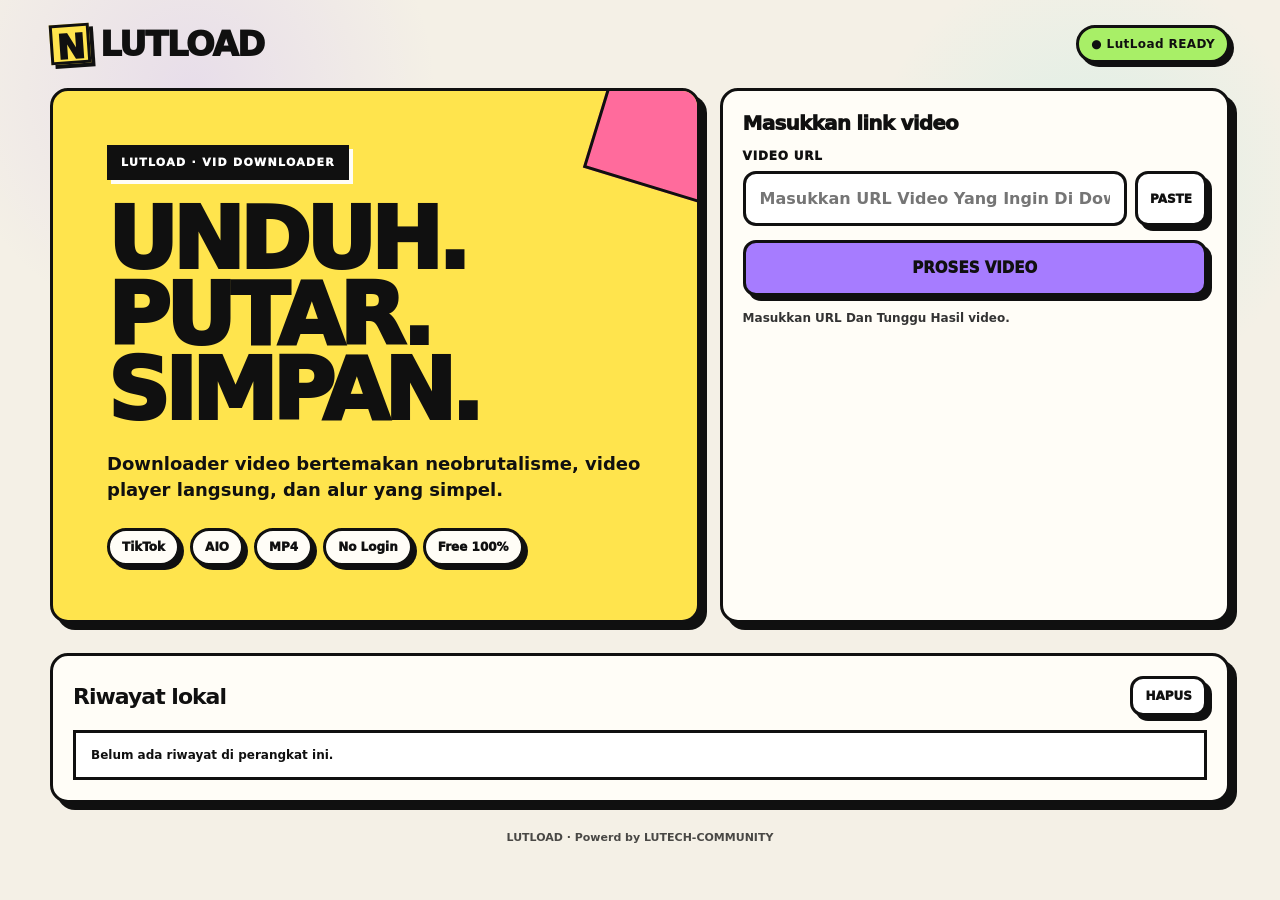
==== index.html @ b1cb5e6f "Add download note and remove save button logic Added a note for downloading videos and removed the s" ====
<!DOCTYPE html>
<html lang="id">
<head>
  <meta charset="UTF-8" />
  <meta name="viewport" content="width=device-width, initial-scale=1.0, maximum-scale=1.0, viewport-fit=cover" />
  <meta name="theme-color" content="#f4f0e6" />
  <meta name="color-scheme" content="light" />
  <title>LUTLOAD — Video Downloader</title>
  <link rel="icon" type="image/png" href="https://files.catbox.moe/xkbayt.jpg">
  <meta name="description" content="Web Tools Download VIDEO FREE 100%" />
  <meta name="google-site-verification" content="IDHivFGhUaDXTTmOlFoeqIzvMheaGYmZsDZKW7R2mCg" />

  <style>
    :root{
      --bg:#f4f0e6;
      --paper:#fffdf7;
      --ink:#101010;
      --yellow:#ffe44d;
      --pink:#ff6b9c;
      --cyan:#61e7e0;
      --purple:#a67cff;
      --green:#a8ef67;
      --red:#ff6b57;
      --shadow:7px 7px 0 var(--ink);
      --border:3px solid var(--ink);
      --radius:18px;
    }

    *{box-sizing:border-box}
    html{scroll-behavior:smooth}
    body{
      margin:0;
      min-height:100vh;
      background:
        radial-gradient(circle at 15% 10%, rgba(166,124,255,.16), transparent 18%),
        radial-gradient(circle at 85% 20%, rgba(97,231,224,.17), transparent 17%),
        var(--bg);
      color:var(--ink);
      font-family:Inter,ui-sans-serif,system-ui,-apple-system,BlinkMacSystemFont,"Segoe UI",sans-serif;
      overflow-x:hidden;
    }

    button,input{font:inherit}
    a{color:inherit}

    .page{
      width:min(1180px, calc(100% - 28px));
      margin:0 auto;
      padding:24px 0 50px;
    }

    .topbar{
      display:flex;
      align-items:center;
      justify-content:space-between;
      gap:14px;
      margin-bottom:24px;
    }

    .brand{
      display:inline-flex;
      align-items:center;
      gap:10px;
      text-decoration:none;
      font-weight:1000;
      letter-spacing:-1.5px;
      font-size:clamp(24px,4vw,34px);
    }

    .brand-badge{
      width:40px;
      height:40px;
      border:var(--border);
      background:var(--yellow);
      display:grid;
      place-items:center;
      box-shadow:4px 4px 0 var(--ink);
      transform:rotate(-4deg);
    }

    .status{
      border:var(--border);
      padding:9px 12px;
      background:var(--green);
      box-shadow:4px 4px 0 var(--ink);
      border-radius:999px;
      font-size:12px;
      font-weight:900;
      letter-spacing:.4px;
      white-space:nowrap;
    }

    .hero{
      display:grid;
      grid-template-columns:1.12fr .88fr;
      gap:20px;
      align-items:stretch;
    }

    .card{
      background:var(--paper);
      border:var(--border);
      border-radius:var(--radius);
      box-shadow:var(--shadow);
    }

    .hero-copy{
      padding:clamp(24px,5vw,54px);
      position:relative;
      overflow:hidden;
      background:var(--yellow);
      min-height:450px;
      display:flex;
      flex-direction:column;
      justify-content:center;
    }

    .hero-copy:after{
      content:"";
      position:absolute;
      width:140px;
      height:140px;
      border:var(--border);
      right:-50px;
      top:-45px;
      background:var(--pink);
      transform:rotate(17deg);
    }

    .eyebrow{
      display:inline-flex;
      align-items:center;
      width:max-content;
      gap:8px;
      background:var(--ink);
      color:#fff;
      border:var(--border);
      padding:8px 11px;
      font-size:11px;
      font-weight:1000;
      letter-spacing:1.3px;
      text-transform:uppercase;
      box-shadow:4px 4px 0 var(--paper);
      margin-bottom:22px;
    }

    h1{
      margin:0;
      max-width:680px;
      font-size:clamp(42px,7.2vw,86px);
      line-height:.88;
      letter-spacing:-5px;
      font-weight:1000;
      text-transform:uppercase;
    }

    .hero-copy p{
      margin:22px 0 0;
      max-width:640px;
      font-weight:800;
      font-size:clamp(14px,1.8vw,18px);
      line-height:1.45;
    }

    .mini-stack{
      margin-top:25px;
      display:flex;
      flex-wrap:wrap;
      gap:10px;
    }

    .tag{
      border:var(--border);
      background:var(--paper);
      padding:9px 12px;
      border-radius:999px;
      font-size:12px;
      font-weight:950;
      box-shadow:4px 4px 0 var(--ink);
    }

    .download-panel{
      padding:20px;
      display:flex;
      flex-direction:column;
      gap:14px;
      background:var(--paper);
    }

    .panel-title{
      font-size:20px;
      font-weight:1000;
      letter-spacing:-.8px;
    }

    .field{
      display:flex;
      flex-direction:column;
      gap:8px;
    }

    .field label{
      font-size:12px;
      font-weight:1000;
      text-transform:uppercase;
      letter-spacing:.8px;
    }

    .input-wrap{
      display:flex;
      gap:8px;
    }

    input[type="url"]{
      flex:1;
      min-width:0;
      border:var(--border);
      background:#fff;
      color:var(--ink);
      padding:15px 14px;
      border-radius:13px;
      outline:none;
      font-weight:750;
      transition:transform .14s ease, box-shadow .14s ease, background .14s ease;
    }

    input[type="url"]:focus{
      transform:translate(-2px,-2px);
      box-shadow:5px 5px 0 var(--ink);
      background:#fef8c9;
    }

    .btn{
      border:var(--border);
      color:var(--ink);
      background:var(--cyan);
      padding:14px 17px;
      border-radius:13px;
      cursor:pointer;
      font-weight:1000;
      box-shadow:5px 5px 0 var(--ink);
      transition:transform .14s ease, box-shadow .14s ease, filter .14s ease;
      -webkit-tap-highlight-color:transparent;
      user-select:none;
    }

    .btn:hover{filter:brightness(1.04)}
    .btn:active,
    .btn.is-pressed{
      transform:translate(4px,4px);
      box-shadow:1px 1px 0 var(--ink);
    }

    .btn.primary{
      width:100%;
      background:var(--purple);
      padding:16px;
      font-size:15px;
    }

    .btn.secondary{
      background:var(--pink);
      font-size:13px;
    }

    .btn.ghost{
      background:#fff;
      font-size:12px;
      padding:10px 12px;
    }

    .helper{
      margin:0;
      color:#333;
      font-size:12px;
      line-height:1.45;
      font-weight:700;
    }

    .loading{
      display:none;
      align-items:center;
      gap:10px;
      padding:10px 12px;
      border:var(--border);
      background:var(--green);
      font-size:12px;
      font-weight:1000;
    }

    .loading.show{display:flex}

    .loader{
      width:17px;
      height:17px;
      border:3px solid var(--ink);
      border-top-color:transparent;
      border-radius:50%;
      animation:spin .75s linear infinite;
    }

    @keyframes spin{to{transform:rotate(360deg)}}

    .result{
      display:none;
      margin-top:30px;
      gap:20px;
      grid-template-columns:minmax(0,1.15fr) minmax(280px,.85fr);
      align-items:start;
    }

    .result.show{display:grid}

    .video-card{
      padding:14px;
      overflow:hidden;
      background:var(--ink);
    }

    .video-shell{
      position:relative;
      overflow:hidden;
      border:var(--border);
      background:#000;
      border-radius:12px;
      aspect-ratio:16/9;
    }

    video{
      width:100%;
      height:100%;
      display:block;
      object-fit:contain;
      background:#000;
    }

    .video-overlay-label{
      position:absolute;
      left:10px;
      top:10px;
      z-index:2;
      background:var(--yellow);
      border:var(--border);
      padding:6px 9px;
      font-size:10px;
      font-weight:1000;
      box-shadow:3px 3px 0 #000;
      pointer-events:none;
    }

    .details{
      padding:19px;
      background:var(--paper);
    }

    .thumb{
      width:100%;
      aspect-ratio:16/9;
      object-fit:cover;
      border:var(--border);
      border-radius:12px;
      display:block;
      background:#ddd;
      margin-bottom:15px;
    }

    .result-title{
      margin:0 0 15px;
      font-size:clamp(18px,2.5vw,27px);
      line-height:1.08;
      font-weight:1000;
      letter-spacing:-1px;
    }

    .meta{
      display:grid;
      gap:9px;
      margin-bottom:16px;
    }

    .meta-row{
      border:var(--border);
      padding:10px 11px;
      background:#fff;
      font-size:12px;
      font-weight:850;
      overflow-wrap:anywhere;
    }

    .action-grid{
      display:grid;
      grid-template-columns:1fr 1fr;
      gap:10px;
    }

    .note{
      margin-top:12px;
      border:var(--border);
      background:var(--yellow);
      padding:10px 11px;
      font-size:11px;
      line-height:1.45;
      font-weight:850;
    }

    .history{
      margin-top:30px;
      padding:20px;
    }

    .history-head{
      display:flex;
      align-items:center;
      justify-content:space-between;
      gap:12px;
      margin-bottom:14px;
    }

    .history-head h2{
      margin:0;
      font-size:22px;
      letter-spacing:-1px;
    }

    .history-list{
      display:grid;
      gap:9px;
    }

    .history-item{
      display:grid;
      grid-template-columns:minmax(0,1fr) auto;
      align-items:center;
      gap:10px;
      padding:11px 12px;
      border:var(--border);
      background:#fff;
    }

    .history-info{
      min-width:0;
    }

    .history-title{
      font-size:12px;
      font-weight:950;
      white-space:nowrap;
      overflow:hidden;
      text-overflow:ellipsis;
    }

    .history-url{
      margin-top:3px;
      font-size:10px;
      opacity:.72;
      white-space:nowrap;
      overflow:hidden;
      text-overflow:ellipsis;
    }

    .empty{
      padding:15px;
      border:var(--border);
      background:#fff;
      font-size:12px;
      font-weight:800;
    }

    footer{
      margin-top:28px;
      text-align:center;
      font-size:11px;
      font-weight:900;
      opacity:.75;
    }

    .toast{
      position:fixed;
      left:50%;
      bottom:18px;
      transform:translate(-50%,20px);
      width:min(520px,calc(100% - 28px));
      border:var(--border);
      background:var(--ink);
      color:#fff;
      box-shadow:7px 7px 0 rgba(0,0,0,.22);
      padding:12px 14px;
      font-size:12px;
      font-weight:900;
      opacity:0;
      pointer-events:none;
      transition:opacity .16s ease, transform .16s ease;
      z-index:99;
    }

    .toast.show{
      opacity:1;
      transform:translate(-50%,0);
    }

    .error{
      display:none;
      border:var(--border);
      background:var(--red);
      padding:12px;
      font-size:12px;
      font-weight:900;
      line-height:1.45;
    }

    .error.show{display:block}

    @media (max-width: 900px){
      .hero,
      .result{grid-template-columns:1fr}
      .hero-copy{min-height:unset}
      .result{margin-top:24px}
    }

    @media (max-width: 620px){
      .page{width:min(100% - 16px,1180px);padding-top:12px}
      .topbar{margin-bottom:16px}
      .brand-badge{width:34px;height:34px}
      .status{font-size:10px;padding:7px 9px}
      .hero-copy{padding:24px 20px;box-shadow:6px 6px 0 var(--ink)}
      h1{font-size:clamp(43px,14vw,70px);letter-spacing:-4px}
      .input-wrap{flex-direction:column}
      .btn.primary{padding:14px}
      .download-panel,
      .details,
      .history{padding:14px}
      .action-grid{grid-template-columns:1fr}
      .card{border-width:3px}
    }

    @media (prefers-reduced-motion: reduce){
      *,*::before,*::after{
        animation-duration:.001ms !important;
        animation-iteration-count:1 !important;
        scroll-behavior:auto !important;
        transition-duration:.001ms !important;
      }
    }
  </style>
</head>

<body>
  <main class="page">
    <header class="topbar">
      <a class="brand" href="#" aria-label="LUTLOAD Home">
        <span class="brand-badge">N</span>
        <span>LUTLOAD</span>
      </a>
      <div class="status">●  LutLoad READY</div>
    </header>

    <section class="hero">
      <div class="card hero-copy">
        <div class="eyebrow">LutLoad · VID DOWNLOADER</div>
        <h1>Unduh.<br>Putar.<br>Simpan.</h1>
        <p>Downloader video bertemakan neobrutalisme, video player langsung, dan alur yang simpel.</p>
        <div class="mini-stack">
          <span class="tag">TikTok</span>
          <span class="tag">AIO</span>
          <span class="tag">MP4</span>
          <span class="tag">No Login</span>
          <span class="tag">Free 100%</span>
        </div>
      </div>

      <div class="card download-panel">
        <div class="panel-title">Masukkan link video</div>

        <div class="field">
          <label for="urlInput">Video URL</label>
          <div class="input-wrap">
            <input id="urlInput" type="url" inputmode="url" autocomplete="off"
              placeholder="Masukkan URL Video Yang Ingin Di Download" aria-label="URL video" />
            <button class="btn ghost" id="pasteBtn" type="button">PASTE</button>
          </div>
        </div>

        <button class="btn primary" id="downloadBtn" type="button"> PROSES VIDEO</button>

        <div class="loading" id="loading">
          <span class="loader"></span>
          <span id="loadingText">Memproses video...</span>
        </div>

        <div class="error" id="errorBox"></div>

        <p class="helper">
          Masukkan URL Dan Tunggu Hasil video.
        </p>
      </div>
    </section>

    <section class="result" id="resultSection">
      <div class="card video-card">
        <div class="video-shell">
          <div class="video-overlay-label">VIDEO PREVIEW</div>
          <video id="videoPlayer" controls playsinline preload="metadata"></video>
        </div>
      </div>

      <div class="card details">
        <img id="thumb" class="thumb" alt="Thumbnail video" loading="lazy" />

        <h2 id="resultTitle" class="result-title">Video result</h2>

        <div class="meta">
          <div class="meta-row" id="creatorMeta">CREATOR: Luthfi</div>
          <div class="meta-row" id="sourceMeta">SOURCE: AIO</div>
        </div>

        <div class="note">
          Klik kanan pada video lalu pilih <strong>Simpan video</strong> untuk mengunduh ke perangkat.
        </div>
      </div>
    </section>

    <section class="card history" id="historySection">
      <div class="history-head">
        <h2>Riwayat lokal</h2>
        <button class="btn ghost" id="clearHistoryBtn" type="button">HAPUS</button>
      </div>
      <div class="history-list" id="historyList">
        <div class="empty">Belum ada riwayat di perangkat ini.</div>
      </div>
    </section>

    <footer>LUTLOAD · Powerd by LUTECH-COMMUNITY</footer>
  </main>

  <div class="toast" id="toast"></div>

  <script>
    const API_BASE = "https://api-faa.my.id/faa/aio?url=";

    const $ = (id) => document.getElementById(id);
    const urlInput = $("urlInput");
    const processBtn = $("downloadBtn");
    const pasteBtn = $("pasteBtn");
    const loading = $("loading");
    const loadingText = $("loadingText");
    const errorBox = $("errorBox");
    const resultSection = $("resultSection");
    const videoPlayer = $("videoPlayer");
    const thumb = $("thumb");
    const resultTitle = $("resultTitle");
    const creatorMeta = $("creatorMeta");
    const sourceMeta = $("sourceMeta");
    const toast = $("toast");
    const historyList = $("historyList");
    const clearHistoryBtn = $("clearHistoryBtn");

    let currentVideoUrl = "";
    let currentInputUrl = "";

    function pressEffect(button){
      button.classList.add("is-pressed");
      window.setTimeout(() => button.classList.remove("is-pressed"), 150);
    }

    document.querySelectorAll(".btn").forEach((btn) => {
      btn.addEventListener("pointerdown", () => pressEffect(btn));
    });

    function showToast(message){
      toast.textContent = message;
      toast.classList.add("show");
      clearTimeout(window.__toastTimer);
      window.__toastTimer = setTimeout(() => toast.classList.remove("show"), 2200);
    }

    function showError(message){
      errorBox.textContent = message;
      errorBox.classList.add("show");
    }

    function clearError(){
      errorBox.textContent = "";
      errorBox.classList.remove("show");
    }

    function setLoading(active, text = "Memproses..."){
      loading.classList.toggle("show", active);
      loadingText.textContent = text;
      processBtn.disabled = active;
      processBtn.style.opacity = active ? ".65" : "1";
      processBtn.style.cursor = active ? "wait" : "pointer";
    }

    function validUrl(value){
      try{
        const u = new URL(value);
        return ["http:", "https:"].includes(u.protocol);
      }catch{
        return false;
      }
    }

    function escapeText(value){
      return String(value ?? "").trim();
    }

    function saveHistory(item){
      const key = "neoload_history_v1";
      let history = [];
      try{
        history = JSON.parse(localStorage.getItem(key) || "[]");
      }catch{
        history = [];
      }

      history = [
        { title:item.title, input:item.input, video:item.video, time:Date.now() },
        ...history.filter(x => x.input !== item.input)
      ].slice(0, 8);

      localStorage.setItem(key, JSON.stringify(history));
      renderHistory();
    }

    function loadHistory(){
      try{
        return JSON.parse(localStorage.getItem("neoload_history_v1") || "[]");
      }catch{
        return [];
      }
    }

    function renderHistory(){
      const history = loadHistory();
      if(!history.length){
        historyList.innerHTML = '<div class="empty">Belum ada riwayat di perangkat ini.</div>';
        return;
      }

      historyList.innerHTML = history.map((item, index) => `
        <div class="history-item">
          <div class="history-info">
            <div class="history-title">${escapeHtml(item.title || "Video")}</div>
            <div class="history-url">${escapeHtml(item.input || "")}</div>
          </div>
          <button class="btn ghost history-open" data-index="${index}" type="button">BUKA</button>
        </div>
      `).join("");
    }

    function escapeHtml(str){
      return String(str)
        .replaceAll("&","&amp;")
        .replaceAll("<","&lt;")
        .replaceAll(">","&gt;")
        .replaceAll('"',"&quot;")
        .replaceAll("'","&#039;");
    }

    function openHistory(index){
      const item = loadHistory()[index];
      if(!item) return;
      if(!item.video){
        showToast("Link video riwayat sudah tidak tersedia.");
        return;
      }

      currentInputUrl = item.input || "";
      currentVideoUrl = item.video;
      urlInput.value = currentInputUrl;

      resultTitle.textContent = item.title || "Video result";
      videoPlayer.src = currentVideoUrl;
      resultSection.classList.add("show");
      resultSection.scrollIntoView({behavior:"smooth", block:"start"});
      showToast("Preview dibuka dari riwayat.");
    }

    historyList.addEventListener("click", (e) => {
      const btn = e.target.closest(".history-open");
      if(!btn) return;
      openHistory(Number(btn.dataset.index));
    });

    clearHistoryBtn.addEventListener("click", () => {
      localStorage.removeItem("neoload_history_v1");
      renderHistory();
      showToast("Riwayat dihapus.");
    });

    pasteBtn.addEventListener("click", async () => {
      pressEffect(pasteBtn);
      try{
        const text = await navigator.clipboard.readText();
        if(text){
          urlInput.value = text.trim();
          urlInput.focus();
          showToast("URL ditempel.");
        }else{
          showToast("Clipboard kosong.");
        }
      }catch{
        urlInput.focus();
        showToast("Browser menolak akses clipboard. Tempel manual.");
      }
    });

    urlInput.addEventListener("keydown", (e) => {
      if(e.key === "Enter") processVideo();
    });

    processBtn.addEventListener("click", processVideo);

    async function processVideo(){
      clearError();
      const inputUrl = urlInput.value.trim();

      if(!inputUrl){
        showError("Masukkan URL video terlebih dahulu.");
        urlInput.focus();
        return;
      }

      if(!validUrl(inputUrl)){
        showError("URL tidak valid. Contoh: https://vt.tiktok.com/...");
        urlInput.focus();
        return;
      }

      currentInputUrl = inputUrl;
      resultSection.classList.remove("show");
      videoPlayer.pause();
      videoPlayer.removeAttribute("src");
      videoPlayer.load();

      setLoading(true, "Melakukan Proses...");
      await delay(180);

      try{
        const apiUrl = API_BASE + encodeURIComponent(inputUrl);
        const response = await fetch(apiUrl, {
          method:"GET",
          headers:{ "Accept":"application/json" },
          cache:"no-store"
        });

        if(!response.ok){
          throw new Error("API mengembalikan HTTP " + response.status);
        }

        setLoading(true, "Membaca hasil video...");
        await delay(180);

        const data = await response.json();

        if(!data || data.status !== true){
          throw new Error("API tidak mengembalikan hasil yang valid.");
        }

        const first = Array.isArray(data.result) ? data.result[0] : data.result;

        if(!first || !first.url){
          throw new Error("URL video tidak ditemukan pada response API.");
        }

        currentVideoUrl = first.url;

        resultTitle.textContent = escapeText(first.title) || "Video result";
        creatorMeta.textContent = "CREATOR: " + (escapeText(data.creator) || "Faa");
        sourceMeta.textContent = "SOURCE: " + (data.input?.url ? "AIO · TikTok" : "AIO");

        thumb.src = first.thumb || "";
        thumb.style.display = first.thumb ? "block" : "none";

        videoPlayer.src = first.url;
        videoPlayer.poster = first.thumb || "";
        videoPlayer.load();

        resultSection.classList.add("show");
        saveHistory({
          title:first.title || "Video",
          input:inputUrl,
          video:first.url
        });

        await delay(120);
        resultSection.scrollIntoView({behavior:"smooth", block:"start"});
        showToast("Video siap diputar.");
      }catch(error){
        console.error(error);
        showError(
          "Gagal mengambil video. " +
          (error?.message ? error.message + " " : "") +
          "Periksa URL atau coba lagi."
        );
      }finally{
        setLoading(false);
      }
    }

    function delay(ms){
      return new Promise(resolve => setTimeout(resolve, ms));
    }

    urlInput.value = "";

    renderHistory();
  </script>
</body>
</html>
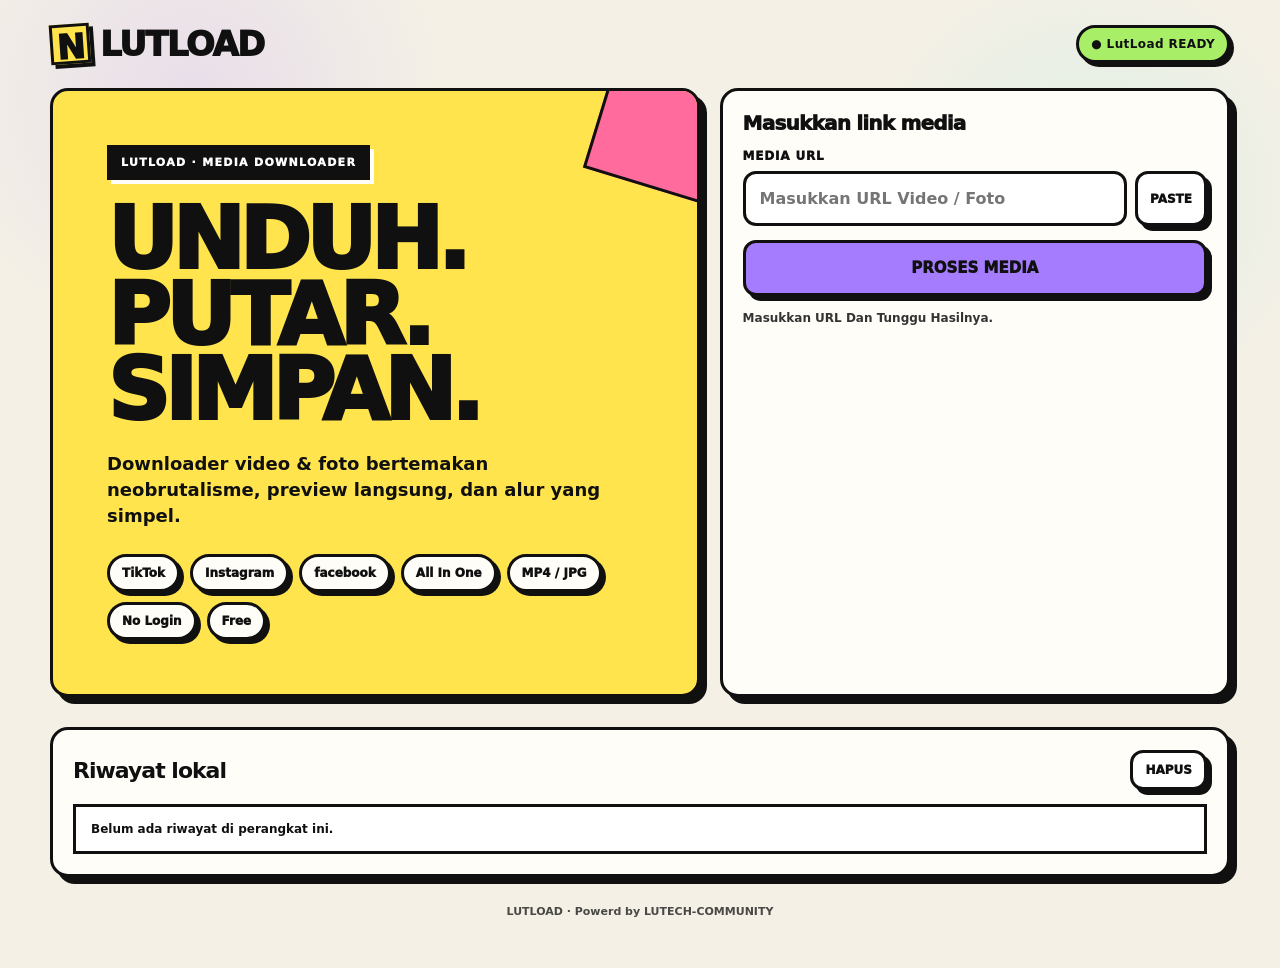
==== commit 84a61548: "Refactor for media downloader functionality Updated title and description for media download functio" ====
--- a/index.html
+++ b/index.html
@@ -5,9 +5,9 @@
   <meta name="viewport" content="width=device-width, initial-scale=1.0, maximum-scale=1.0, viewport-fit=cover" />
   <meta name="theme-color" content="#f4f0e6" />
   <meta name="color-scheme" content="light" />
-  <title>LUTLOAD — Video Downloader</title>
+  <title>LUTLOAD — Media Downloader</title>
   <link rel="icon" type="image/png" href="https://files.catbox.moe/xkbayt.jpg">
-  <meta name="description" content="Web Tools Download VIDEO FREE 100%" />
+  <meta name="description" content="Web Tools Download VIDEO & FOTO FREE 100%" />
   <meta name="google-site-verification" content="IDHivFGhUaDXTTmOlFoeqIzvMheaGYmZsDZKW7R2mCg" />
 
   <style>
@@ -263,6 +263,14 @@
       font-size:13px;
     }
 
+    .btn.save{
+      width:100%;
+      background:var(--green);
+      padding:15px;
+      font-size:14px;
+      margin-top:6px;
+    }
+
     .btn.ghost{
       background:#fff;
       font-size:12px;
@@ -334,6 +342,14 @@
       background:#000;
     }
 
+    #imagePreview{
+      width:100%;
+      height:100%;
+      display:block;
+      object-fit:contain;
+      background:#000;
+    }
+
     .video-overlay-label{
       position:absolute;
       left:10px;
@@ -387,22 +403,6 @@
       overflow-wrap:anywhere;
     }
 
-    .action-grid{
-      display:grid;
-      grid-template-columns:1fr 1fr;
-      gap:10px;
-    }
-
-    .note{
-      margin-top:12px;
-      border:var(--border);
-      background:var(--yellow);
-      padding:10px 11px;
-      font-size:11px;
-      line-height:1.45;
-      font-weight:850;
-    }
-
     .history{
       margin-top:30px;
       padding:20px;
@@ -437,9 +437,7 @@
       background:#fff;
     }
 
-    .history-info{
-      min-width:0;
-    }
+    .history-info{min-width:0;}
 
     .history-title{
       font-size:12px;
@@ -529,7 +527,6 @@
       .download-panel,
       .details,
       .history{padding:14px}
-      .action-grid{grid-template-columns:1fr}
       .card{border-width:3px}
     }
 
@@ -556,41 +553,43 @@
 
     <section class="hero">
       <div class="card hero-copy">
-        <div class="eyebrow">LutLoad · VID DOWNLOADER</div>
+        <div class="eyebrow">LutLoad · MEDIA DOWNLOADER</div>
         <h1>Unduh.<br>Putar.<br>Simpan.</h1>
-        <p>Downloader video bertemakan neobrutalisme, video player langsung, dan alur yang simpel.</p>
+        <p>Downloader video & foto bertemakan neobrutalisme, preview langsung, dan alur yang simpel.</p>
         <div class="mini-stack">
           <span class="tag">TikTok</span>
-          <span class="tag">AIO</span>
-          <span class="tag">MP4</span>
+          <span class="tag">Instagram</span>
+          <span class="tag">facebook</span>
+          <span class="tag">All In One</span>
+          <span class="tag">MP4 / JPG</span>
           <span class="tag">No Login</span>
-          <span class="tag">Free 100%</span>
+          <span class="tag">Free</span>
         </div>
       </div>
 
       <div class="card download-panel">
-        <div class="panel-title">Masukkan link video</div>
+        <div class="panel-title">Masukkan link media</div>
 
         <div class="field">
-          <label for="urlInput">Video URL</label>
+          <label for="urlInput">Media URL</label>
           <div class="input-wrap">
             <input id="urlInput" type="url" inputmode="url" autocomplete="off"
-              placeholder="Masukkan URL Video Yang Ingin Di Download" aria-label="URL video" />
+              placeholder="Masukkan URL Video / Foto" aria-label="URL media" />
             <button class="btn ghost" id="pasteBtn" type="button">PASTE</button>
           </div>
         </div>
 
-        <button class="btn primary" id="downloadBtn" type="button"> PROSES VIDEO</button>
+        <button class="btn primary" id="downloadBtn" type="button"> PROSES MEDIA</button>
 
         <div class="loading" id="loading">
           <span class="loader"></span>
-          <span id="loadingText">Memproses video...</span>
+          <span id="loadingText">Memproses...</span>
         </div>
 
         <div class="error" id="errorBox"></div>
 
         <p class="helper">
-          Masukkan URL Dan Tunggu Hasil video.
+          Masukkan URL Dan Tunggu Hasilnya.
         </p>
       </div>
     </section>
@@ -598,24 +597,24 @@
     <section class="result" id="resultSection">
       <div class="card video-card">
         <div class="video-shell">
-          <div class="video-overlay-label">VIDEO PREVIEW</div>
+          <div class="video-overlay-label" id="previewLabel">PREVIEW</div>
           <video id="videoPlayer" controls playsinline preload="metadata"></video>
+          <img id="imagePreview" alt="Preview gambar" style="display:none" />
         </div>
       </div>
 
       <div class="card details">
-        <img id="thumb" class="thumb" alt="Thumbnail video" loading="lazy" />
-
-        <h2 id="resultTitle" class="result-title">Video result</h2>
+        <img id="thumb" class="thumb" alt="Thumbnail media" loading="lazy" />
+
+        <h2 id="resultTitle" class="result-title">Media result</h2>
 
         <div class="meta">
-          <div class="meta-row" id="creatorMeta">CREATOR: Luthfi</div>
+          <div class="meta-row" id="creatorMeta">CREATOR: LUTPI</div>
           <div class="meta-row" id="sourceMeta">SOURCE: AIO</div>
+          <div class="meta-row" id="typeMeta">TYPE: -</div>
         </div>
 
-        <div class="note">
-          Klik kanan pada video lalu pilih <strong>Simpan video</strong> untuk mengunduh ke perangkat.
-        </div>
+        <button class="btn save" id="saveBtn" type="button">⬇ SIMPAN KE PERANGKAT</button>
       </div>
     </section>
 
@@ -636,6 +635,7 @@
 
   <script>
     const API_BASE = "https://api-faa.my.id/faa/aio?url=";
+    const CREATOR_NAME = "LUTPI";
 
     const $ = (id) => document.getElementById(id);
     const urlInput = $("urlInput");
@@ -646,16 +646,25 @@
     const errorBox = $("errorBox");
     const resultSection = $("resultSection");
     const videoPlayer = $("videoPlayer");
+    const imagePreview = $("imagePreview");
+    const previewLabel = $("previewLabel");
     const thumb = $("thumb");
     const resultTitle = $("resultTitle");
     const creatorMeta = $("creatorMeta");
     const sourceMeta = $("sourceMeta");
+    const typeMeta = $("typeMeta");
+    const saveBtn = $("saveBtn");
     const toast = $("toast");
     const historyList = $("historyList");
     const clearHistoryBtn = $("clearHistoryBtn");
 
-    let currentVideoUrl = "";
+    let currentMediaUrl = "";
     let currentInputUrl = "";
+    let currentMediaType = "video";
+    let currentFileExt = "mp4";
+
+    // Creator selalu LUTPI
+    creatorMeta.textContent = "CREATOR: " + CREATOR_NAME;
 
     function pressEffect(button){
       button.classList.add("is-pressed");
@@ -670,7 +679,7 @@
       toast.textContent = message;
       toast.classList.add("show");
       clearTimeout(window.__toastTimer);
-      window.__toastTimer = setTimeout(() => toast.classList.remove("show"), 2200);
+      window.__toastTimer = setTimeout(() => toast.classList.remove("show"), 2400);
     }
 
     function showError(message){
@@ -702,50 +711,6 @@
 
     function escapeText(value){
       return String(value ?? "").trim();
-    }
-
-    function saveHistory(item){
-      const key = "neoload_history_v1";
-      let history = [];
-      try{
-        history = JSON.parse(localStorage.getItem(key) || "[]");
-      }catch{
-        history = [];
-      }
-
-      history = [
-        { title:item.title, input:item.input, video:item.video, time:Date.now() },
-        ...history.filter(x => x.input !== item.input)
-      ].slice(0, 8);
-
-      localStorage.setItem(key, JSON.stringify(history));
-      renderHistory();
-    }
-
-    function loadHistory(){
-      try{
-        return JSON.parse(localStorage.getItem("neoload_history_v1") || "[]");
-      }catch{
-        return [];
-      }
-    }
-
-    function renderHistory(){
-      const history = loadHistory();
-      if(!history.length){
-        historyList.innerHTML = '<div class="empty">Belum ada riwayat di perangkat ini.</div>';
-        return;
-      }
-
-      historyList.innerHTML = history.map((item, index) => `
-        <div class="history-item">
-          <div class="history-info">
-            <div class="history-title">${escapeHtml(item.title || "Video")}</div>
-            <div class="history-url">${escapeHtml(item.input || "")}</div>
-          </div>
-          <button class="btn ghost history-open" data-index="${index}" type="button">BUKA</button>
-        </div>
-      `).join("");
     }
 
     function escapeHtml(str){
@@ -757,20 +722,79 @@
         .replaceAll("'","&#039;");
     }
 
+    function detectMediaType(url, hintType){
+      const u = String(url || "").toLowerCase().split("?")[0];
+      if(hintType === "image" || hintType === "photo") return "image";
+      if(hintType === "video") return "video";
+      if(/\.(jpg|jpeg|png|webp|gif|bmp|avif)$/.test(u)) return "image";
+      if(/\.(mp4|webm|mov|m4v|mkv)$/.test(u)) return "video";
+      return "video";
+    }
+
+    function extFromUrl(url, type){
+      const u = String(url || "").toLowerCase().split("?")[0];
+      const m = u.match(/\.([a-z0-9]{2,5})$/);
+      if(m) return m[1];
+      return type === "image" ? "jpg" : "mp4";
+    }
+
+    function saveHistory(item){
+      const key = "neoload_history_v2";
+      let history = [];
+      try{ history = JSON.parse(localStorage.getItem(key) || "[]"); }
+      catch{ history = []; }
+
+      history = [
+        { title:item.title, input:item.input, media:item.media, type:item.type, time:Date.now() },
+        ...history.filter(x => x.input !== item.input)
+      ].slice(0, 8);
+
+      localStorage.setItem(key, JSON.stringify(history));
+      renderHistory();
+    }
+
+    function loadHistory(){
+      try{ return JSON.parse(localStorage.getItem("neoload_history_v2") || "[]"); }
+      catch{ return []; }
+    }
+
+    function renderHistory(){
+      const history = loadHistory();
+      if(!history.length){
+        historyList.innerHTML = '<div class="empty">Belum ada riwayat di perangkat ini.</div>';
+        return;
+      }
+
+      historyList.innerHTML = history.map((item, index) => `
+        <div class="history-item">
+          <div class="history-info">
+            <div class="history-title">${escapeHtml(item.title || "Media")}</div>
+            <div class="history-url">${escapeHtml(item.input || "")}</div>
+          </div>
+          <button class="btn ghost history-open" data-index="${index}" type="button">BUKA</button>
+        </div>
+      `).join("");
+    }
+
     function openHistory(index){
       const item = loadHistory()[index];
       if(!item) return;
-      if(!item.video){
-        showToast("Link video riwayat sudah tidak tersedia.");
+      if(!item.media){
+        showToast("Link media riwayat sudah tidak tersedia.");
         return;
       }
 
       currentInputUrl = item.input || "";
-      currentVideoUrl = item.video;
+      currentMediaUrl = item.media;
+      currentMediaType = item.type || "video";
+      currentFileExt = extFromUrl(currentMediaUrl, currentMediaType);
       urlInput.value = currentInputUrl;
 
-      resultTitle.textContent = item.title || "Video result";
-      videoPlayer.src = currentVideoUrl;
+      resultTitle.textContent = item.title || "Media result";
+      creatorMeta.textContent = "CREATOR: " + CREATOR_NAME;
+      typeMeta.textContent = "TYPE: " + (currentMediaType === "image" ? "FOTO" : "VIDEO");
+
+      showPreview(currentMediaUrl, currentMediaType);
       resultSection.classList.add("show");
       resultSection.scrollIntoView({behavior:"smooth", block:"start"});
       showToast("Preview dibuka dari riwayat.");
@@ -783,7 +807,7 @@
     });
 
     clearHistoryBtn.addEventListener("click", () => {
-      localStorage.removeItem("neoload_history_v1");
+      localStorage.removeItem("neoload_history_v2");
       renderHistory();
       showToast("Riwayat dihapus.");
     });
@@ -806,23 +830,44 @@
     });
 
     urlInput.addEventListener("keydown", (e) => {
-      if(e.key === "Enter") processVideo();
+      if(e.key === "Enter") processMedia();
     });
 
-    processBtn.addEventListener("click", processVideo);
-
-    async function processVideo(){
+    processBtn.addEventListener("click", processMedia);
+
+    function showPreview(url, type){
+      if(type === "image"){
+        videoPlayer.pause();
+        videoPlayer.removeAttribute("src");
+        videoPlayer.load();
+        videoPlayer.style.display = "none";
+
+        imagePreview.src = url;
+        imagePreview.style.display = "block";
+        previewLabel.textContent = "FOTO PREVIEW";
+      }else{
+        imagePreview.removeAttribute("src");
+        imagePreview.style.display = "none";
+
+        videoPlayer.src = url;
+        videoPlayer.style.display = "block";
+        videoPlayer.load();
+        previewLabel.textContent = "VIDEO PREVIEW";
+      }
+    }
+
+    async function processMedia(){
       clearError();
       const inputUrl = urlInput.value.trim();
 
       if(!inputUrl){
-        showError("Masukkan URL video terlebih dahulu.");
+        showError("Masukkan URL terlebih dahulu.");
         urlInput.focus();
         return;
       }
 
       if(!validUrl(inputUrl)){
-        showError("URL tidak valid. Contoh: https://vt.tiktok.com/...");
+        showError("URL tidak valid. Contoh: https://www.instagram.com/p/...");
         urlInput.focus();
         return;
       }
@@ -832,6 +877,7 @@
       videoPlayer.pause();
       videoPlayer.removeAttribute("src");
       videoPlayer.load();
+      imagePreview.removeAttribute("src");
 
       setLoading(true, "Melakukan Proses...");
       await delay(180);
@@ -848,7 +894,7 @@
           throw new Error("API mengembalikan HTTP " + response.status);
         }
 
-        setLoading(true, "Membaca hasil video...");
+        setLoading(true, "Membaca hasil...");
         await delay(180);
 
         const data = await response.json();
@@ -860,36 +906,40 @@
         const first = Array.isArray(data.result) ? data.result[0] : data.result;
 
         if(!first || !first.url){
-          throw new Error("URL video tidak ditemukan pada response API.");
+          throw new Error("URL media tidak ditemukan pada response API.");
         }
 
-        currentVideoUrl = first.url;
-
-        resultTitle.textContent = escapeText(first.title) || "Video result";
-        creatorMeta.textContent = "CREATOR: " + (escapeText(data.creator) || "Faa");
-        sourceMeta.textContent = "SOURCE: " + (data.input?.url ? "AIO · TikTok" : "AIO");
-
-        thumb.src = first.thumb || "";
-        thumb.style.display = first.thumb ? "block" : "none";
-
-        videoPlayer.src = first.url;
-        videoPlayer.poster = first.thumb || "";
-        videoPlayer.load();
+        const hintType = first.type || first.media_type || data.type || "";
+        currentMediaType = detectMediaType(first.url, hintType);
+        currentFileExt = extFromUrl(first.url, currentMediaType);
+        currentMediaUrl = first.url;
+
+        resultTitle.textContent = escapeText(first.title) || "Media result";
+        // Creator selalu LUTPI
+        creatorMeta.textContent = "CREATOR: " + CREATOR_NAME;
+        sourceMeta.textContent = "SOURCE: " + (data.input?.url ? "AIO · " + (data.input.host || "Media") : "AIO");
+        typeMeta.textContent = "TYPE: " + (currentMediaType === "image" ? "FOTO" : "VIDEO");
+
+        thumb.src = first.thumb || first.url || "";
+        thumb.style.display = (first.thumb || first.url) ? "block" : "none";
+
+        showPreview(currentMediaUrl, currentMediaType);
 
         resultSection.classList.add("show");
         saveHistory({
-          title:first.title || "Video",
-          input:inputUrl,
-          video:first.url
+          title: first.title || "Media",
+          input: inputUrl,
+          media: currentMediaUrl,
+          type: currentMediaType
         });
 
         await delay(120);
         resultSection.scrollIntoView({behavior:"smooth", block:"start"});
-        showToast("Video siap diputar.");
+        showToast(currentMediaType === "image" ? "Foto siap diunduh." : "Video siap diputar.");
       }catch(error){
         console.error(error);
         showError(
-          "Gagal mengambil video. " +
+          "Gagal mengambil media. " +
           (error?.message ? error.message + " " : "") +
           "Periksa URL atau coba lagi."
         );
@@ -898,12 +948,106 @@
       }
     }
 
+    async function fetchAsBlob(mediaUrl){
+      const attempts = [
+        { url: mediaUrl, label: "direct" },
+        { url: "https://corsproxy.io/?" + encodeURIComponent(mediaUrl), label: "corsproxy" },
+        { url: "https://api.allorigins.win/raw?url=" + encodeURIComponent(mediaUrl), label: "allorigins" },
+      ];
+
+      let lastError = null;
+      for(const attempt of attempts){
+        try{
+          const res = await fetch(attempt.url, {
+            method:"GET",
+            mode:"cors",
+            cache:"no-store",
+            redirect:"follow"
+          });
+          if(!res.ok) throw new Error("HTTP " + res.status);
+          const blob = await res.blob();
+          if(blob.size < 512) throw new Error("Blob terlalu kecil (" + blob.size + " bytes)");
+          return blob;
+        }catch(err){
+          lastError = err;
+          console.warn("[download] gagal via " + attempt.label + ":", err.message);
+        }
+      }
+      throw lastError || new Error("Semua metode download gagal");
+    }
+
+    saveBtn.addEventListener("click", async () => {
+      if(!currentMediaUrl){
+        showToast("Belum ada media.");
+        return;
+      }
+
+      pressEffect(saveBtn);
+      const originalText = saveBtn.textContent;
+      saveBtn.disabled = true;
+      saveBtn.textContent = "⏳ MENGUNDUH...";
+
+      const filename = makeFilename(resultTitle.textContent || "media") + "." + currentFileExt;
+
+      try{
+        const blob = await fetchAsBlob(currentMediaUrl);
+        const blobUrl = URL.createObjectURL(blob);
+
+        const a = document.createElement("a");
+        a.href = blobUrl;
+        a.download = filename;
+        a.style.display = "none";
+        document.body.appendChild(a);
+        a.click();
+        a.remove();
+
+        setTimeout(() => URL.revokeObjectURL(blobUrl), 5000);
+        showToast("Download dimulai.");
+      }catch(err){
+        console.warn("Blob download gagal, fallback ke link langsung:", err);
+
+        try{
+          const a = document.createElement("a");
+          a.href = currentMediaUrl;
+          a.download = filename;
+          a.rel = "noopener noreferrer";
+          a.style.display = "none";
+          document.body.appendChild(a);
+          a.click();
+          a.remove();
+          showToast(
+            currentMediaType === "image"
+              ? "Mencoba unduh foto. Jika gagal, klik kanan gambar → Simpan gambar."
+              : "Mencoba unduh video. Jika gagal, klik kanan video → Simpan video."
+          );
+        }catch(e){
+          showToast(
+            currentMediaType === "image"
+              ? "Gagal mengunduh. Klik kanan gambar → Simpan gambar."
+              : "Gagal mengunduh. Klik kanan video → Simpan video."
+          );
+        }
+      }finally{
+        setTimeout(() => {
+          saveBtn.disabled = false;
+          saveBtn.textContent = originalText || "⬇ SIMPAN KE PERANGKAT";
+        }, 400);
+      }
+    });
+
+    function makeFilename(text){
+      return text
+        .replace(/[<>:"/\\|?*\u0000-\u001F]/g, "")
+        .replace(/\s+/g, " ")
+        .trim()
+        .slice(0, 70) || "neoload-media";
+    }
+
     function delay(ms){
       return new Promise(resolve => setTimeout(resolve, ms));
     }
 
     urlInput.value = "";
-
     renderHistory();
   </script>
 </body>
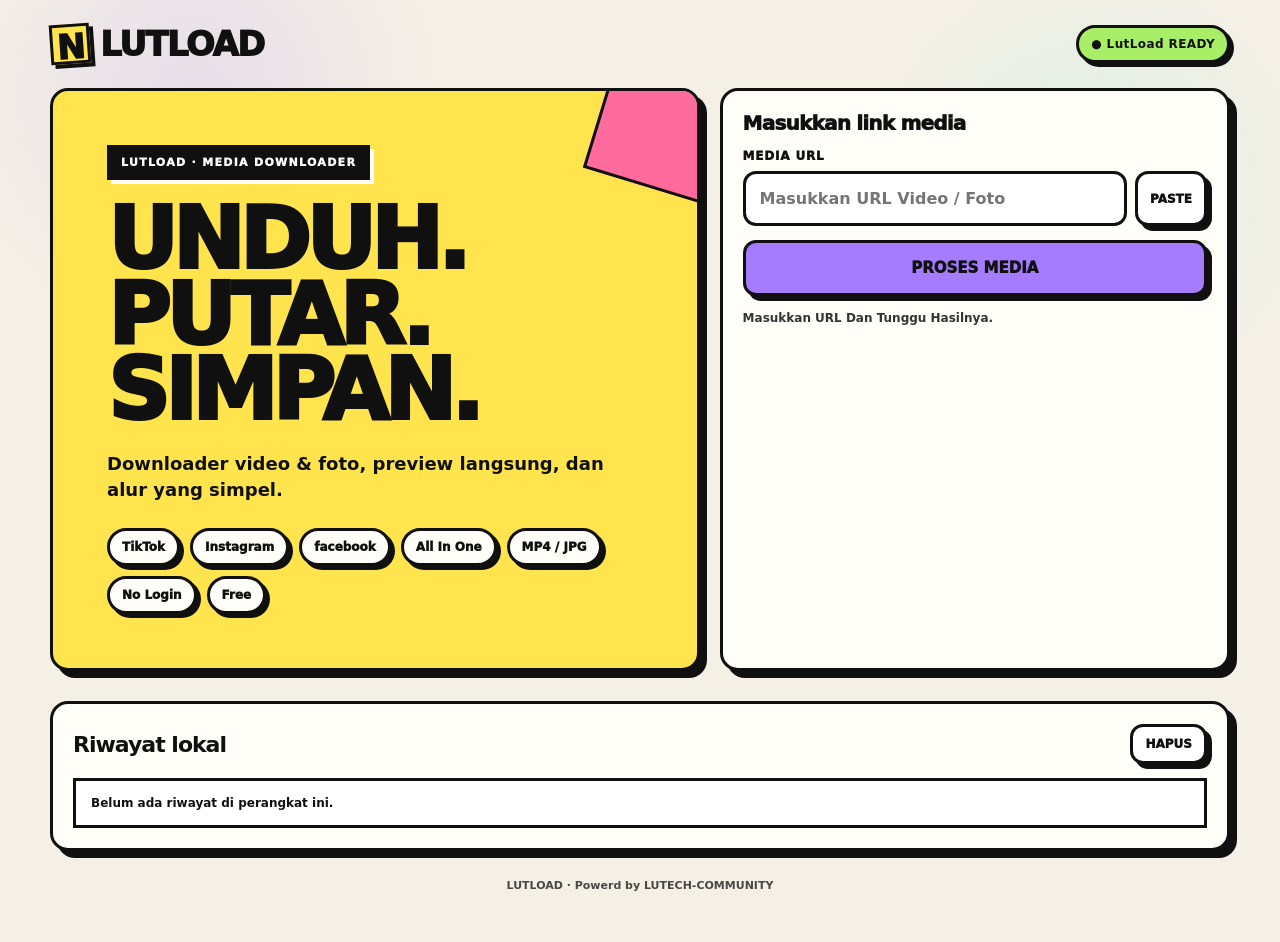
==== commit 43614d0d: "Implement maintenance overlay feature Added maintenance overlay with styling and logic to control vi" ====
--- a/index.html
+++ b/index.html
@@ -508,6 +508,107 @@
 
     .error.show{display:block}
 
+    /* ===== MAINTENANCE OVERLAY ===== */
+    .maintenance-overlay{
+      position:fixed;
+      inset:0;
+      z-index:9999;
+      background:
+        radial-gradient(circle at 15% 10%, rgba(166,124,255,.28), transparent 25%),
+        radial-gradient(circle at 85% 20%, rgba(255,107,156,.25), transparent 25%),
+        var(--bg);
+      display:none;
+      align-items:center;
+      justify-content:center;
+      padding:20px;
+      overflow-y:auto;
+    }
+
+    .maintenance-overlay.show{
+      display:flex;
+    }
+
+    .maintenance-card{
+      width:min(620px,100%);
+      background:var(--yellow);
+      border:var(--border);
+      border-radius:var(--radius);
+      box-shadow:var(--shadow);
+      padding:clamp(26px,5vw,48px);
+      text-align:center;
+      position:relative;
+      overflow:hidden;
+    }
+
+    .maintenance-card:after{
+      content:"";
+      position:absolute;
+      width:120px;
+      height:120px;
+      border:var(--border);
+      right:-45px;
+      top:-45px;
+      background:var(--pink);
+      transform:rotate(17deg);
+    }
+
+    .maintenance-badge{
+      display:inline-block;
+      background:var(--ink);
+      color:#fff;
+      border:var(--border);
+      padding:8px 14px;
+      font-size:11px;
+      font-weight:1000;
+      letter-spacing:1.5px;
+      text-transform:uppercase;
+      box-shadow:4px 4px 0 var(--paper);
+      margin-bottom:20px;
+      position:relative;
+      z-index:1;
+    }
+
+    .maintenance-card h1{
+      margin:0 0 14px;
+      font-size:clamp(38px,8vw,68px);
+      line-height:.9;
+      letter-spacing:-4px;
+      font-weight:1000;
+      text-transform:uppercase;
+      position:relative;
+      z-index:1;
+    }
+
+    .maintenance-card p{
+      margin:0;
+      font-weight:800;
+      font-size:clamp(13px,1.8vw,16px);
+      line-height:1.5;
+      position:relative;
+      z-index:1;
+    }
+
+    .maintenance-icon{
+      font-size:56px;
+      margin-bottom:8px;
+      display:block;
+      position:relative;
+      z-index:1;
+    }
+
+    .maintenance-note{
+      margin-top:22px !important;
+      display:inline-block;
+      background:var(--paper);
+      border:var(--border);
+      padding:10px 14px;
+      font-size:11px !important;
+      font-weight:1000 !important;
+      box-shadow:4px 4px 0 var(--ink);
+      position:relative;
+      z-index:1;
+    }
+
     @media (max-width: 900px){
       .hero,
       .result{grid-template-columns:1fr}
@@ -542,7 +643,21 @@
 </head>
 
 <body>
-  <main class="page">
+  <!-- ===== MAINTENANCE OVERLAY ===== -->
+  <div class="maintenance-overlay" id="maintenanceOverlay" aria-hidden="true">
+    <div class="maintenance-card">
+      <span class="maintenance-icon">🔧</span>
+      <div class="maintenance-badge">SEDANG MAINTENANCE</div>
+      <h1>Web Lagi<br>Diperbaiki</h1>
+      <p>
+        Website <strong>LUTLOAD</strong> sedang dalam perawatan. <br>
+        Silakan coba beberapa saat lagi ya.
+      </p>
+      <p class="maintenance-note">Powered by LUTECH-COMMUNITY</p>
+    </div>
+  </div>
+
+  <main class="page" id="mainPage">
     <header class="topbar">
       <a class="brand" href="#" aria-label="LUTLOAD Home">
         <span class="brand-badge">N</span>
@@ -555,7 +670,7 @@
       <div class="card hero-copy">
         <div class="eyebrow">LutLoad · MEDIA DOWNLOADER</div>
         <h1>Unduh.<br>Putar.<br>Simpan.</h1>
-        <p>Downloader video & foto bertemakan neobrutalisme, preview langsung, dan alur yang simpel.</p>
+        <p>Downloader video & foto, preview langsung, dan alur yang simpel.</p>
         <div class="mini-stack">
           <span class="tag">TikTok</span>
           <span class="tag">Instagram</span>
@@ -634,6 +749,144 @@
   <div class="toast" id="toast"></div>
 
   <script>
+    /* ============================================================
+       KONFIGURASI BOT TELEGRAM UNTUK OPEN / CLOSE WEB
+       ============================================================
+       - Kirim /close ke bot  → web tampil MAINTENANCE
+       - Kirim /open  ke bot  → web kembali NORMAL
+       - Web akan cek pesan terakhir dari Anda setiap 30 detik
+       ============================================================ */
+    const TELEGRAM_BOT_TOKEN = "8296313075:AAFnE3LHHa3V_NXP6IwJLkhqsnSgNxyTEPQ";
+    const TELEGRAM_ADMIN_ID  = "8074273430";
+    const MAINTENANCE_CHECK_INTERVAL = 30000; // 30 detik
+
+    /* ============================================================
+       LOGIC MAINTENANCE (OPEN / CLOSE DARI TELEGRAM)
+       ============================================================ */
+    const maintenanceOverlay = document.getElementById("maintenanceOverlay");
+    const mainPage = document.getElementById("mainPage");
+
+    function setMaintenanceMode(isMaintenance){
+      if(isMaintenance){
+        maintenanceOverlay.classList.add("show");
+        maintenanceOverlay.setAttribute("aria-hidden","false");
+        if(mainPage) mainPage.style.visibility = "hidden";
+        document.body.style.overflow = "hidden";
+      }else{
+        maintenanceOverlay.classList.remove("show");
+        maintenanceOverlay.setAttribute("aria-hidden","true");
+        if(mainPage) mainPage.style.visibility = "visible";
+        document.body.style.overflow = "";
+      }
+    }
+
+    // Simpan status terakhir agar tidak flicker saat load
+    function cacheStatus(isOpen){
+      try{
+        localStorage.setItem("lutload_site_status", isOpen ? "open" : "close");
+      }catch(_){}
+    }
+
+    function getCachedStatus(){
+      try{
+        return localStorage.getItem("lutload_site_status");
+      }catch(_){
+        return null;
+      }
+    }
+
+    // Ambil pesan terakhir dari bot (getUpdates) via proxy (karena CORS browser)
+    async function fetchLastBotCommand(){
+      const apiUrl = `https://api.telegram.org/bot${TELEGRAM_BOT_TOKEN}/getUpdates?limit=100&timeout=0`;
+
+      // Coba direct dulu
+      const endpoints = [
+        apiUrl,
+        "https://corsproxy.io/?" + encodeURIComponent(apiUrl),
+        "https://api.allorigins.win/raw?url=" + encodeURIComponent(apiUrl),
+      ];
+
+      let data = null;
+      for(const ep of endpoints){
+        try{
+          const res = await fetch(ep, { cache:"no-store" });
+          if(!res.ok) throw new Error("HTTP " + res.status);
+          const json = await res.json();
+          if(json && json.ok){
+            data = json;
+            break;
+          }
+        }catch(err){
+          console.warn("[telegram] gagal via endpoint:", err.message);
+        }
+      }
+
+      if(!data || !Array.isArray(data.result)){
+        return null;
+      }
+
+      // Ambil pesan terakhir dari admin
+      let lastCommand = null;
+      let lastDate = 0;
+
+      for(const update of data.result){
+        const msg = update.message || update.edited_message || update.channel_post;
+        if(!msg || !msg.text) continue;
+
+        const fromId = String(msg.from?.id || msg.chat?.id || "");
+        if(fromId !== String(TELEGRAM_ADMIN_ID)) continue;
+
+        const text = msg.text.trim().toLowerCase();
+        const date = msg.date || 0;
+
+        if(text.startsWith("/open") || text.startsWith("/close")){
+          if(date >= lastDate){
+            lastDate = date;
+            lastCommand = text.startsWith("/open") ? "open" : "close";
+          }
+        }
+      }
+
+      return lastCommand;
+    }
+
+    async function checkSiteStatus(){
+      const cmd = await fetchLastBotCommand();
+
+      if(cmd === null){
+        // Tidak ada command dari admin → gunakan cache, default OPEN
+        const cached = getCachedStatus();
+        setMaintenanceMode(cached === "close");
+        return;
+      }
+
+      if(cmd === "close"){
+        setMaintenanceMode(true);
+        cacheStatus(false);
+      }else{
+        setMaintenanceMode(false);
+        cacheStatus(true);
+      }
+    }
+
+    // Cek status pertama kali (pakai cache agar instan, lalu cek server)
+    (function initMaintenance(){
+      const cached = getCachedStatus();
+      if(cached === "close") setMaintenanceMode(true);
+
+      checkSiteStatus();
+
+      setInterval(checkSiteStatus, MAINTENANCE_CHECK_INTERVAL);
+
+      // Cek ulang saat tab kembali aktif
+      document.addEventListener("visibilitychange", () => {
+        if(document.visibilityState === "visible") checkSiteStatus();
+      });
+    })();
+
+    /* ============================================================
+       LOGIC UTAMA WEB (TIDAK DIUBAH)
+       ============================================================ */
     const API_BASE = "https://api-faa.my.id/faa/aio?url=";
     const CREATOR_NAME = "LUTPI";
 
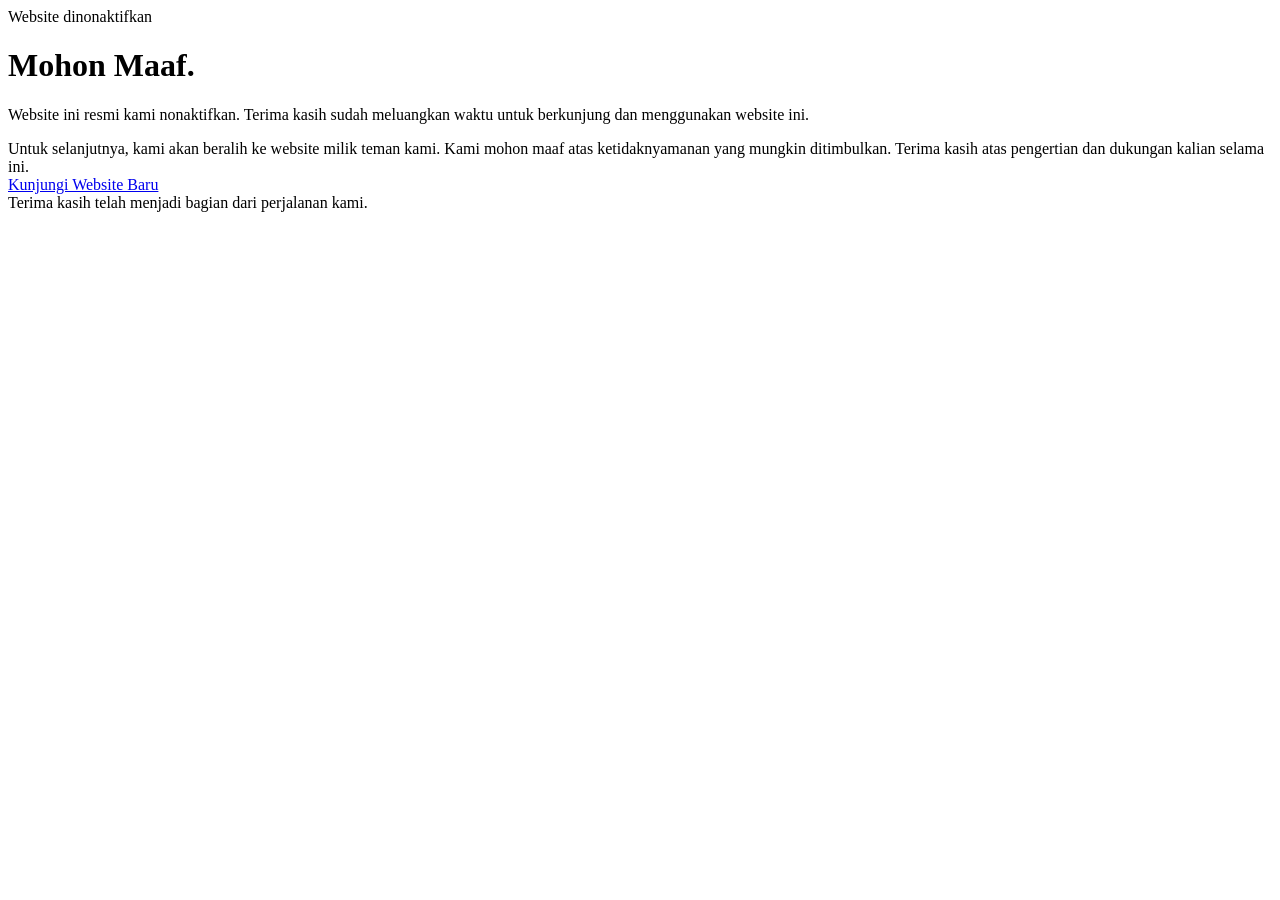
==== commit 28231fbc: "Create index.html for website deactivation notice This HTML file serves as a notification page indic" ====
--- a/index.html
+++ b/index.html
@@ -1,1307 +1,43 @@
 <!DOCTYPE html>
 <html lang="id">
 <head>
-  <meta charset="UTF-8" />
-  <meta name="viewport" content="width=device-width, initial-scale=1.0, maximum-scale=1.0, viewport-fit=cover" />
-  <meta name="theme-color" content="#f4f0e6" />
-  <meta name="color-scheme" content="light" />
-  <title>LUTLOAD — Media Downloader</title>
-  <link rel="icon" type="image/png" href="https://files.catbox.moe/xkbayt.jpg">
-  <meta name="description" content="Web Tools Download VIDEO & FOTO FREE 100%" />
-  <meta name="google-site-verification" content="IDHivFGhUaDXTTmOlFoeqIzvMheaGYmZsDZKW7R2mCg" />
+    <meta charset="UTF-8">
+    <meta name="viewport" content="width=device-width, initial-scale=1.0">
 
-  <style>
-    :root{
-      --bg:#f4f0e6;
-      --paper:#fffdf7;
-      --ink:#101010;
-      --yellow:#ffe44d;
-      --pink:#ff6b9c;
-      --cyan:#61e7e0;
-      --purple:#a67cff;
-      --green:#a8ef67;
-      --red:#ff6b57;
-      --shadow:7px 7px 0 var(--ink);
-      --border:3px solid var(--ink);
-      --radius:18px;
-    }
+    <title>Permintaan Maaf</title>
 
-    *{box-sizing:border-box}
-    html{scroll-behavior:smooth}
-    body{
-      margin:0;
-      min-height:100vh;
-      background:
-        radial-gradient(circle at 15% 10%, rgba(166,124,255,.16), transparent 18%),
-        radial-gradient(circle at 85% 20%, rgba(97,231,224,.17), transparent 17%),
-        var(--bg);
-      color:var(--ink);
-      font-family:Inter,ui-sans-serif,system-ui,-apple-system,BlinkMacSystemFont,"Segoe UI",sans-serif;
-      overflow-x:hidden;
-    }
-
-    button,input{font:inherit}
-    a{color:inherit}
-
-    .page{
-      width:min(1180px, calc(100% - 28px));
-      margin:0 auto;
-      padding:24px 0 50px;
-    }
-
-    .topbar{
-      display:flex;
-      align-items:center;
-      justify-content:space-between;
-      gap:14px;
-      margin-bottom:24px;
-    }
-
-    .brand{
-      display:inline-flex;
-      align-items:center;
-      gap:10px;
-      text-decoration:none;
-      font-weight:1000;
-      letter-spacing:-1.5px;
-      font-size:clamp(24px,4vw,34px);
-    }
-
-    .brand-badge{
-      width:40px;
-      height:40px;
-      border:var(--border);
-      background:var(--yellow);
-      display:grid;
-      place-items:center;
-      box-shadow:4px 4px 0 var(--ink);
-      transform:rotate(-4deg);
-    }
-
-    .status{
-      border:var(--border);
-      padding:9px 12px;
-      background:var(--green);
-      box-shadow:4px 4px 0 var(--ink);
-      border-radius:999px;
-      font-size:12px;
-      font-weight:900;
-      letter-spacing:.4px;
-      white-space:nowrap;
-    }
-
-    .hero{
-      display:grid;
-      grid-template-columns:1.12fr .88fr;
-      gap:20px;
-      align-items:stretch;
-    }
-
-    .card{
-      background:var(--paper);
-      border:var(--border);
-      border-radius:var(--radius);
-      box-shadow:var(--shadow);
-    }
-
-    .hero-copy{
-      padding:clamp(24px,5vw,54px);
-      position:relative;
-      overflow:hidden;
-      background:var(--yellow);
-      min-height:450px;
-      display:flex;
-      flex-direction:column;
-      justify-content:center;
-    }
-
-    .hero-copy:after{
-      content:"";
-      position:absolute;
-      width:140px;
-      height:140px;
-      border:var(--border);
-      right:-50px;
-      top:-45px;
-      background:var(--pink);
-      transform:rotate(17deg);
-    }
-
-    .eyebrow{
-      display:inline-flex;
-      align-items:center;
-      width:max-content;
-      gap:8px;
-      background:var(--ink);
-      color:#fff;
-      border:var(--border);
-      padding:8px 11px;
-      font-size:11px;
-      font-weight:1000;
-      letter-spacing:1.3px;
-      text-transform:uppercase;
-      box-shadow:4px 4px 0 var(--paper);
-      margin-bottom:22px;
-    }
-
-    h1{
-      margin:0;
-      max-width:680px;
-      font-size:clamp(42px,7.2vw,86px);
-      line-height:.88;
-      letter-spacing:-5px;
-      font-weight:1000;
-      text-transform:uppercase;
-    }
-
-    .hero-copy p{
-      margin:22px 0 0;
-      max-width:640px;
-      font-weight:800;
-      font-size:clamp(14px,1.8vw,18px);
-      line-height:1.45;
-    }
-
-    .mini-stack{
-      margin-top:25px;
-      display:flex;
-      flex-wrap:wrap;
-      gap:10px;
-    }
-
-    .tag{
-      border:var(--border);
-      background:var(--paper);
-      padding:9px 12px;
-      border-radius:999px;
-      font-size:12px;
-      font-weight:950;
-      box-shadow:4px 4px 0 var(--ink);
-    }
-
-    .download-panel{
-      padding:20px;
-      display:flex;
-      flex-direction:column;
-      gap:14px;
-      background:var(--paper);
-    }
-
-    .panel-title{
-      font-size:20px;
-      font-weight:1000;
-      letter-spacing:-.8px;
-    }
-
-    .field{
-      display:flex;
-      flex-direction:column;
-      gap:8px;
-    }
-
-    .field label{
-      font-size:12px;
-      font-weight:1000;
-      text-transform:uppercase;
-      letter-spacing:.8px;
-    }
-
-    .input-wrap{
-      display:flex;
-      gap:8px;
-    }
-
-    input[type="url"]{
-      flex:1;
-      min-width:0;
-      border:var(--border);
-      background:#fff;
-      color:var(--ink);
-      padding:15px 14px;
-      border-radius:13px;
-      outline:none;
-      font-weight:750;
-      transition:transform .14s ease, box-shadow .14s ease, background .14s ease;
-    }
-
-    input[type="url"]:focus{
-      transform:translate(-2px,-2px);
-      box-shadow:5px 5px 0 var(--ink);
-      background:#fef8c9;
-    }
-
-    .btn{
-      border:var(--border);
-      color:var(--ink);
-      background:var(--cyan);
-      padding:14px 17px;
-      border-radius:13px;
-      cursor:pointer;
-      font-weight:1000;
-      box-shadow:5px 5px 0 var(--ink);
-      transition:transform .14s ease, box-shadow .14s ease, filter .14s ease;
-      -webkit-tap-highlight-color:transparent;
-      user-select:none;
-    }
-
-    .btn:hover{filter:brightness(1.04)}
-    .btn:active,
-    .btn.is-pressed{
-      transform:translate(4px,4px);
-      box-shadow:1px 1px 0 var(--ink);
-    }
-
-    .btn.primary{
-      width:100%;
-      background:var(--purple);
-      padding:16px;
-      font-size:15px;
-    }
-
-    .btn.secondary{
-      background:var(--pink);
-      font-size:13px;
-    }
-
-    .btn.save{
-      width:100%;
-      background:var(--green);
-      padding:15px;
-      font-size:14px;
-      margin-top:6px;
-    }
-
-    .btn.ghost{
-      background:#fff;
-      font-size:12px;
-      padding:10px 12px;
-    }
-
-    .helper{
-      margin:0;
-      color:#333;
-      font-size:12px;
-      line-height:1.45;
-      font-weight:700;
-    }
-
-    .loading{
-      display:none;
-      align-items:center;
-      gap:10px;
-      padding:10px 12px;
-      border:var(--border);
-      background:var(--green);
-      font-size:12px;
-      font-weight:1000;
-    }
-
-    .loading.show{display:flex}
-
-    .loader{
-      width:17px;
-      height:17px;
-      border:3px solid var(--ink);
-      border-top-color:transparent;
-      border-radius:50%;
-      animation:spin .75s linear infinite;
-    }
-
-    @keyframes spin{to{transform:rotate(360deg)}}
-
-    .result{
-      display:none;
-      margin-top:30px;
-      gap:20px;
-      grid-template-columns:minmax(0,1.15fr) minmax(280px,.85fr);
-      align-items:start;
-    }
-
-    .result.show{display:grid}
-
-    .video-card{
-      padding:14px;
-      overflow:hidden;
-      background:var(--ink);
-    }
-
-    .video-shell{
-      position:relative;
-      overflow:hidden;
-      border:var(--border);
-      background:#000;
-      border-radius:12px;
-      aspect-ratio:16/9;
-    }
-
-    video{
-      width:100%;
-      height:100%;
-      display:block;
-      object-fit:contain;
-      background:#000;
-    }
-
-    #imagePreview{
-      width:100%;
-      height:100%;
-      display:block;
-      object-fit:contain;
-      background:#000;
-    }
-
-    .video-overlay-label{
-      position:absolute;
-      left:10px;
-      top:10px;
-      z-index:2;
-      background:var(--yellow);
-      border:var(--border);
-      padding:6px 9px;
-      font-size:10px;
-      font-weight:1000;
-      box-shadow:3px 3px 0 #000;
-      pointer-events:none;
-    }
-
-    .details{
-      padding:19px;
-      background:var(--paper);
-    }
-
-    .thumb{
-      width:100%;
-      aspect-ratio:16/9;
-      object-fit:cover;
-      border:var(--border);
-      border-radius:12px;
-      display:block;
-      background:#ddd;
-      margin-bottom:15px;
-    }
-
-    .result-title{
-      margin:0 0 15px;
-      font-size:clamp(18px,2.5vw,27px);
-      line-height:1.08;
-      font-weight:1000;
-      letter-spacing:-1px;
-    }
-
-    .meta{
-      display:grid;
-      gap:9px;
-      margin-bottom:16px;
-    }
-
-    .meta-row{
-      border:var(--border);
-      padding:10px 11px;
-      background:#fff;
-      font-size:12px;
-      font-weight:850;
-      overflow-wrap:anywhere;
-    }
-
-    .history{
-      margin-top:30px;
-      padding:20px;
-    }
-
-    .history-head{
-      display:flex;
-      align-items:center;
-      justify-content:space-between;
-      gap:12px;
-      margin-bottom:14px;
-    }
-
-    .history-head h2{
-      margin:0;
-      font-size:22px;
-      letter-spacing:-1px;
-    }
-
-    .history-list{
-      display:grid;
-      gap:9px;
-    }
-
-    .history-item{
-      display:grid;
-      grid-template-columns:minmax(0,1fr) auto;
-      align-items:center;
-      gap:10px;
-      padding:11px 12px;
-      border:var(--border);
-      background:#fff;
-    }
-
-    .history-info{min-width:0;}
-
-    .history-title{
-      font-size:12px;
-      font-weight:950;
-      white-space:nowrap;
-      overflow:hidden;
-      text-overflow:ellipsis;
-    }
-
-    .history-url{
-      margin-top:3px;
-      font-size:10px;
-      opacity:.72;
-      white-space:nowrap;
-      overflow:hidden;
-      text-overflow:ellipsis;
-    }
-
-    .empty{
-      padding:15px;
-      border:var(--border);
-      background:#fff;
-      font-size:12px;
-      font-weight:800;
-    }
-
-    footer{
-      margin-top:28px;
-      text-align:center;
-      font-size:11px;
-      font-weight:900;
-      opacity:.75;
-    }
-
-    .toast{
-      position:fixed;
-      left:50%;
-      bottom:18px;
-      transform:translate(-50%,20px);
-      width:min(520px,calc(100% - 28px));
-      border:var(--border);
-      background:var(--ink);
-      color:#fff;
-      box-shadow:7px 7px 0 rgba(0,0,0,.22);
-      padding:12px 14px;
-      font-size:12px;
-      font-weight:900;
-      opacity:0;
-      pointer-events:none;
-      transition:opacity .16s ease, transform .16s ease;
-      z-index:99;
-    }
-
-    .toast.show{
-      opacity:1;
-      transform:translate(-50%,0);
-    }
-
-    .error{
-      display:none;
-      border:var(--border);
-      background:var(--red);
-      padding:12px;
-      font-size:12px;
-      font-weight:900;
-      line-height:1.45;
-    }
-
-    .error.show{display:block}
-
-    /* ===== MAINTENANCE OVERLAY ===== */
-    .maintenance-overlay{
-      position:fixed;
-      inset:0;
-      z-index:9999;
-      background:
-        radial-gradient(circle at 15% 10%, rgba(166,124,255,.28), transparent 25%),
-        radial-gradient(circle at 85% 20%, rgba(255,107,156,.25), transparent 25%),
-        var(--bg);
-      display:none;
-      align-items:center;
-      justify-content:center;
-      padding:20px;
-      overflow-y:auto;
-    }
-
-    .maintenance-overlay.show{
-      display:flex;
-    }
-
-    .maintenance-card{
-      width:min(620px,100%);
-      background:var(--yellow);
-      border:var(--border);
-      border-radius:var(--radius);
-      box-shadow:var(--shadow);
-      padding:clamp(26px,5vw,48px);
-      text-align:center;
-      position:relative;
-      overflow:hidden;
-    }
-
-    .maintenance-card:after{
-      content:"";
-      position:absolute;
-      width:120px;
-      height:120px;
-      border:var(--border);
-      right:-45px;
-      top:-45px;
-      background:var(--pink);
-      transform:rotate(17deg);
-    }
-
-    .maintenance-badge{
-      display:inline-block;
-      background:var(--ink);
-      color:#fff;
-      border:var(--border);
-      padding:8px 14px;
-      font-size:11px;
-      font-weight:1000;
-      letter-spacing:1.5px;
-      text-transform:uppercase;
-      box-shadow:4px 4px 0 var(--paper);
-      margin-bottom:20px;
-      position:relative;
-      z-index:1;
-    }
-
-    .maintenance-card h1{
-      margin:0 0 14px;
-      font-size:clamp(38px,8vw,68px);
-      line-height:.9;
-      letter-spacing:-4px;
-      font-weight:1000;
-      text-transform:uppercase;
-      position:relative;
-      z-index:1;
-    }
-
-    .maintenance-card p{
-      margin:0;
-      font-weight:800;
-      font-size:clamp(13px,1.8vw,16px);
-      line-height:1.5;
-      position:relative;
-      z-index:1;
-    }
-
-    .maintenance-icon{
-      font-size:56px;
-      margin-bottom:8px;
-      display:block;
-      position:relative;
-      z-index:1;
-    }
-
-    .maintenance-note{
-      margin-top:22px !important;
-      display:inline-block;
-      background:var(--paper);
-      border:var(--border);
-      padding:10px 14px;
-      font-size:11px !important;
-      font-weight:1000 !important;
-      box-shadow:4px 4px 0 var(--ink);
-      position:relative;
-      z-index:1;
-    }
-
-    @media (max-width: 900px){
-      .hero,
-      .result{grid-template-columns:1fr}
-      .hero-copy{min-height:unset}
-      .result{margin-top:24px}
-    }
-
-    @media (max-width: 620px){
-      .page{width:min(100% - 16px,1180px);padding-top:12px}
-      .topbar{margin-bottom:16px}
-      .brand-badge{width:34px;height:34px}
-      .status{font-size:10px;padding:7px 9px}
-      .hero-copy{padding:24px 20px;box-shadow:6px 6px 0 var(--ink)}
-      h1{font-size:clamp(43px,14vw,70px);letter-spacing:-4px}
-      .input-wrap{flex-direction:column}
-      .btn.primary{padding:14px}
-      .download-panel,
-      .details,
-      .history{padding:14px}
-      .card{border-width:3px}
-    }
-
-    @media (prefers-reduced-motion: reduce){
-      *,*::before,*::after{
-        animation-duration:.001ms !important;
-        animation-iteration-count:1 !important;
-        scroll-behavior:auto !important;
-        transition-duration:.001ms !important;
-      }
-    }
-  </style>
+    <link rel="stylesheet" href="style.css">
 </head>
 
 <body>
-  <!-- ===== MAINTENANCE OVERLAY ===== -->
-  <div class="maintenance-overlay" id="maintenanceOverlay" aria-hidden="true">
-    <div class="maintenance-card">
-      <span class="maintenance-icon">🔧</span>
-      <div class="maintenance-badge">SEDANG MAINTENANCE</div>
-      <h1>Web Lagi<br>Diperbaiki</h1>
-      <p>
-        Website <strong>LUTLOAD</strong> sedang dalam perawatan. <br>
-        Silakan coba beberapa saat lagi ya.
-      </p>
-      <p class="maintenance-note">Powered by LUTECH-COMMUNITY</p>
-    </div>
-  </div>
 
-  <main class="page" id="mainPage">
-    <header class="topbar">
-      <a class="brand" href="#" aria-label="LUTLOAD Home">
-        <span class="brand-badge">N</span>
-        <span>LUTLOAD</span>
-      </a>
-      <div class="status">●  LutLoad READY</div>
-    </header>
+    <main class="container">
 
-    <section class="hero">
-      <div class="card hero-copy">
-        <div class="eyebrow">LutLoad · MEDIA DOWNLOADER</div>
-        <h1>Unduh.<br>Putar.<br>Simpan.</h1>
-        <p>Downloader video & foto, preview langsung, dan alur yang simpel.</p>
-        <div class="mini-stack">
-          <span class="tag">TikTok</span>
-          <span class="tag">Instagram</span>
-          <span class="tag">facebook</span>
-          <span class="tag">All In One</span>
-          <span class="tag">MP4 / JPG</span>
-          <span class="tag">No Login</span>
-          <span class="tag">Free</span>
-        </div>
-      </div>
+        <span class="label">Website dinonaktifkan</span>
 
-      <div class="card download-panel">
-        <div class="panel-title">Masukkan link media</div>
+        <h1>Mohon Maaf.</h1>
 
-        <div class="field">
-          <label for="urlInput">Media URL</label>
-          <div class="input-wrap">
-            <input id="urlInput" type="url" inputmode="url" autocomplete="off"
-              placeholder="Masukkan URL Video / Foto" aria-label="URL media" />
-            <button class="btn ghost" id="pasteBtn" type="button">PASTE</button>
-          </div>
+        <p>
+            Website ini resmi kami nonaktifkan. Terima kasih sudah
+            meluangkan waktu untuk berkunjung dan menggunakan website ini.
+        </p>
+
+        <div class="message">
+            Untuk selanjutnya, kami akan beralih ke website milik teman kami.
+            Kami mohon maaf atas ketidaknyamanan yang mungkin ditimbulkan.
+            Terima kasih atas pengertian dan dukungan kalian selama ini.
         </div>
 
-        <button class="btn primary" id="downloadBtn" type="button"> PROSES MEDIA</button>
+        <!-- Ganti # dengan URL website teman -->
+        <a href="https://lutsave.vercel.app" class="button">
+            Kunjungi Website Baru
+        </a>
 
-        <div class="loading" id="loading">
-          <span class="loader"></span>
-          <span id="loadingText">Memproses...</span>
+        <div class="footer">
+            Terima kasih telah menjadi bagian dari perjalanan kami.
         </div>
 
-        <div class="error" id="errorBox"></div>
+    </main>
 
-        <p class="helper">
-          Masukkan URL Dan Tunggu Hasilnya.
-        </p>
-      </div>
-    </section>
-
-    <section class="result" id="resultSection">
-      <div class="card video-card">
-        <div class="video-shell">
-          <div class="video-overlay-label" id="previewLabel">PREVIEW</div>
-          <video id="videoPlayer" controls playsinline preload="metadata"></video>
-          <img id="imagePreview" alt="Preview gambar" style="display:none" />
-        </div>
-      </div>
-
-      <div class="card details">
-        <img id="thumb" class="thumb" alt="Thumbnail media" loading="lazy" />
-
-        <h2 id="resultTitle" class="result-title">Media result</h2>
-
-        <div class="meta">
-          <div class="meta-row" id="creatorMeta">CREATOR: LUTPI</div>
-          <div class="meta-row" id="sourceMeta">SOURCE: AIO</div>
-          <div class="meta-row" id="typeMeta">TYPE: -</div>
-        </div>
-
-        <button class="btn save" id="saveBtn" type="button">⬇ SIMPAN KE PERANGKAT</button>
-      </div>
-    </section>
-
-    <section class="card history" id="historySection">
-      <div class="history-head">
-        <h2>Riwayat lokal</h2>
-        <button class="btn ghost" id="clearHistoryBtn" type="button">HAPUS</button>
-      </div>
-      <div class="history-list" id="historyList">
-        <div class="empty">Belum ada riwayat di perangkat ini.</div>
-      </div>
-    </section>
-
-    <footer>LUTLOAD · Powerd by LUTECH-COMMUNITY</footer>
-  </main>
-
-  <div class="toast" id="toast"></div>
-
-  <script>
-    /* ============================================================
-       KONFIGURASI BOT TELEGRAM UNTUK OPEN / CLOSE WEB
-       ============================================================
-       - Kirim /close ke bot  → web tampil MAINTENANCE
-       - Kirim /open  ke bot  → web kembali NORMAL
-       - Web akan cek pesan terakhir dari Anda setiap 30 detik
-       ============================================================ */
-    const TELEGRAM_BOT_TOKEN = "8296313075:AAFnE3LHHa3V_NXP6IwJLkhqsnSgNxyTEPQ";
-    const TELEGRAM_ADMIN_ID  = "8074273430";
-    const MAINTENANCE_CHECK_INTERVAL = 30000; // 30 detik
-
-    /* ============================================================
-       LOGIC MAINTENANCE (OPEN / CLOSE DARI TELEGRAM)
-       ============================================================ */
-    const maintenanceOverlay = document.getElementById("maintenanceOverlay");
-    const mainPage = document.getElementById("mainPage");
-
-    function setMaintenanceMode(isMaintenance){
-      if(isMaintenance){
-        maintenanceOverlay.classList.add("show");
-        maintenanceOverlay.setAttribute("aria-hidden","false");
-        if(mainPage) mainPage.style.visibility = "hidden";
-        document.body.style.overflow = "hidden";
-      }else{
-        maintenanceOverlay.classList.remove("show");
-        maintenanceOverlay.setAttribute("aria-hidden","true");
-        if(mainPage) mainPage.style.visibility = "visible";
-        document.body.style.overflow = "";
-      }
-    }
-
-    // Simpan status terakhir agar tidak flicker saat load
-    function cacheStatus(isOpen){
-      try{
-        localStorage.setItem("lutload_site_status", isOpen ? "open" : "close");
-      }catch(_){}
-    }
-
-    function getCachedStatus(){
-      try{
-        return localStorage.getItem("lutload_site_status");
-      }catch(_){
-        return null;
-      }
-    }
-
-    // Ambil pesan terakhir dari bot (getUpdates) via proxy (karena CORS browser)
-    async function fetchLastBotCommand(){
-      const apiUrl = `https://api.telegram.org/bot${TELEGRAM_BOT_TOKEN}/getUpdates?limit=100&timeout=0`;
-
-      // Coba direct dulu
-      const endpoints = [
-        apiUrl,
-        "https://corsproxy.io/?" + encodeURIComponent(apiUrl),
-        "https://api.allorigins.win/raw?url=" + encodeURIComponent(apiUrl),
-      ];
-
-      let data = null;
-      for(const ep of endpoints){
-        try{
-          const res = await fetch(ep, { cache:"no-store" });
-          if(!res.ok) throw new Error("HTTP " + res.status);
-          const json = await res.json();
-          if(json && json.ok){
-            data = json;
-            break;
-          }
-        }catch(err){
-          console.warn("[telegram] gagal via endpoint:", err.message);
-        }
-      }
-
-      if(!data || !Array.isArray(data.result)){
-        return null;
-      }
-
-      // Ambil pesan terakhir dari admin
-      let lastCommand = null;
-      let lastDate = 0;
-
-      for(const update of data.result){
-        const msg = update.message || update.edited_message || update.channel_post;
-        if(!msg || !msg.text) continue;
-
-        const fromId = String(msg.from?.id || msg.chat?.id || "");
-        if(fromId !== String(TELEGRAM_ADMIN_ID)) continue;
-
-        const text = msg.text.trim().toLowerCase();
-        const date = msg.date || 0;
-
-        if(text.startsWith("/open") || text.startsWith("/close")){
-          if(date >= lastDate){
-            lastDate = date;
-            lastCommand = text.startsWith("/open") ? "open" : "close";
-          }
-        }
-      }
-
-      return lastCommand;
-    }
-
-    async function checkSiteStatus(){
-      const cmd = await fetchLastBotCommand();
-
-      if(cmd === null){
-        // Tidak ada command dari admin → gunakan cache, default OPEN
-        const cached = getCachedStatus();
-        setMaintenanceMode(cached === "close");
-        return;
-      }
-
-      if(cmd === "close"){
-        setMaintenanceMode(true);
-        cacheStatus(false);
-      }else{
-        setMaintenanceMode(false);
-        cacheStatus(true);
-      }
-    }
-
-    // Cek status pertama kali (pakai cache agar instan, lalu cek server)
-    (function initMaintenance(){
-      const cached = getCachedStatus();
-      if(cached === "close") setMaintenanceMode(true);
-
-      checkSiteStatus();
-
-      setInterval(checkSiteStatus, MAINTENANCE_CHECK_INTERVAL);
-
-      // Cek ulang saat tab kembali aktif
-      document.addEventListener("visibilitychange", () => {
-        if(document.visibilityState === "visible") checkSiteStatus();
-      });
-    })();
-
-    /* ============================================================
-       LOGIC UTAMA WEB (TIDAK DIUBAH)
-       ============================================================ */
-    const API_BASE = "https://api-faa.my.id/faa/aio?url=";
-    const CREATOR_NAME = "LUTPI";
-
-    const $ = (id) => document.getElementById(id);
-    const urlInput = $("urlInput");
-    const processBtn = $("downloadBtn");
-    const pasteBtn = $("pasteBtn");
-    const loading = $("loading");
-    const loadingText = $("loadingText");
-    const errorBox = $("errorBox");
-    const resultSection = $("resultSection");
-    const videoPlayer = $("videoPlayer");
-    const imagePreview = $("imagePreview");
-    const previewLabel = $("previewLabel");
-    const thumb = $("thumb");
-    const resultTitle = $("resultTitle");
-    const creatorMeta = $("creatorMeta");
-    const sourceMeta = $("sourceMeta");
-    const typeMeta = $("typeMeta");
-    const saveBtn = $("saveBtn");
-    const toast = $("toast");
-    const historyList = $("historyList");
-    const clearHistoryBtn = $("clearHistoryBtn");
-
-    let currentMediaUrl = "";
-    let currentInputUrl = "";
-    let currentMediaType = "video";
-    let currentFileExt = "mp4";
-
-    // Creator selalu LUTPI
-    creatorMeta.textContent = "CREATOR: " + CREATOR_NAME;
-
-    function pressEffect(button){
-      button.classList.add("is-pressed");
-      window.setTimeout(() => button.classList.remove("is-pressed"), 150);
-    }
-
-    document.querySelectorAll(".btn").forEach((btn) => {
-      btn.addEventListener("pointerdown", () => pressEffect(btn));
-    });
-
-    function showToast(message){
-      toast.textContent = message;
-      toast.classList.add("show");
-      clearTimeout(window.__toastTimer);
-      window.__toastTimer = setTimeout(() => toast.classList.remove("show"), 2400);
-    }
-
-    function showError(message){
-      errorBox.textContent = message;
-      errorBox.classList.add("show");
-    }
-
-    function clearError(){
-      errorBox.textContent = "";
-      errorBox.classList.remove("show");
-    }
-
-    function setLoading(active, text = "Memproses..."){
-      loading.classList.toggle("show", active);
-      loadingText.textContent = text;
-      processBtn.disabled = active;
-      processBtn.style.opacity = active ? ".65" : "1";
-      processBtn.style.cursor = active ? "wait" : "pointer";
-    }
-
-    function validUrl(value){
-      try{
-        const u = new URL(value);
-        return ["http:", "https:"].includes(u.protocol);
-      }catch{
-        return false;
-      }
-    }
-
-    function escapeText(value){
-      return String(value ?? "").trim();
-    }
-
-    function escapeHtml(str){
-      return String(str)
-        .replaceAll("&","&amp;")
-        .replaceAll("<","&lt;")
-        .replaceAll(">","&gt;")
-        .replaceAll('"',"&quot;")
-        .replaceAll("'","&#039;");
-    }
-
-    function detectMediaType(url, hintType){
-      const u = String(url || "").toLowerCase().split("?")[0];
-      if(hintType === "image" || hintType === "photo") return "image";
-      if(hintType === "video") return "video";
-      if(/\.(jpg|jpeg|png|webp|gif|bmp|avif)$/.test(u)) return "image";
-      if(/\.(mp4|webm|mov|m4v|mkv)$/.test(u)) return "video";
-      return "video";
-    }
-
-    function extFromUrl(url, type){
-      const u = String(url || "").toLowerCase().split("?")[0];
-      const m = u.match(/\.([a-z0-9]{2,5})$/);
-      if(m) return m[1];
-      return type === "image" ? "jpg" : "mp4";
-    }
-
-    function saveHistory(item){
-      const key = "neoload_history_v2";
-      let history = [];
-      try{ history = JSON.parse(localStorage.getItem(key) || "[]"); }
-      catch{ history = []; }
-
-      history = [
-        { title:item.title, input:item.input, media:item.media, type:item.type, time:Date.now() },
-        ...history.filter(x => x.input !== item.input)
-      ].slice(0, 8);
-
-      localStorage.setItem(key, JSON.stringify(history));
-      renderHistory();
-    }
-
-    function loadHistory(){
-      try{ return JSON.parse(localStorage.getItem("neoload_history_v2") || "[]"); }
-      catch{ return []; }
-    }
-
-    function renderHistory(){
-      const history = loadHistory();
-      if(!history.length){
-        historyList.innerHTML = '<div class="empty">Belum ada riwayat di perangkat ini.</div>';
-        return;
-      }
-
-      historyList.innerHTML = history.map((item, index) => `
-        <div class="history-item">
-          <div class="history-info">
-            <div class="history-title">${escapeHtml(item.title || "Media")}</div>
-            <div class="history-url">${escapeHtml(item.input || "")}</div>
-          </div>
-          <button class="btn ghost history-open" data-index="${index}" type="button">BUKA</button>
-        </div>
-      `).join("");
-    }
-
-    function openHistory(index){
-      const item = loadHistory()[index];
-      if(!item) return;
-      if(!item.media){
-        showToast("Link media riwayat sudah tidak tersedia.");
-        return;
-      }
-
-      currentInputUrl = item.input || "";
-      currentMediaUrl = item.media;
-      currentMediaType = item.type || "video";
-      currentFileExt = extFromUrl(currentMediaUrl, currentMediaType);
-      urlInput.value = currentInputUrl;
-
-      resultTitle.textContent = item.title || "Media result";
-      creatorMeta.textContent = "CREATOR: " + CREATOR_NAME;
-      typeMeta.textContent = "TYPE: " + (currentMediaType === "image" ? "FOTO" : "VIDEO");
-
-      showPreview(currentMediaUrl, currentMediaType);
-      resultSection.classList.add("show");
-      resultSection.scrollIntoView({behavior:"smooth", block:"start"});
-      showToast("Preview dibuka dari riwayat.");
-    }
-
-    historyList.addEventListener("click", (e) => {
-      const btn = e.target.closest(".history-open");
-      if(!btn) return;
-      openHistory(Number(btn.dataset.index));
-    });
-
-    clearHistoryBtn.addEventListener("click", () => {
-      localStorage.removeItem("neoload_history_v2");
-      renderHistory();
-      showToast("Riwayat dihapus.");
-    });
-
-    pasteBtn.addEventListener("click", async () => {
-      pressEffect(pasteBtn);
-      try{
-        const text = await navigator.clipboard.readText();
-        if(text){
-          urlInput.value = text.trim();
-          urlInput.focus();
-          showToast("URL ditempel.");
-        }else{
-          showToast("Clipboard kosong.");
-        }
-      }catch{
-        urlInput.focus();
-        showToast("Browser menolak akses clipboard. Tempel manual.");
-      }
-    });
-
-    urlInput.addEventListener("keydown", (e) => {
-      if(e.key === "Enter") processMedia();
-    });
-
-    processBtn.addEventListener("click", processMedia);
-
-    function showPreview(url, type){
-      if(type === "image"){
-        videoPlayer.pause();
-        videoPlayer.removeAttribute("src");
-        videoPlayer.load();
-        videoPlayer.style.display = "none";
-
-        imagePreview.src = url;
-        imagePreview.style.display = "block";
-        previewLabel.textContent = "FOTO PREVIEW";
-      }else{
-        imagePreview.removeAttribute("src");
-        imagePreview.style.display = "none";
-
-        videoPlayer.src = url;
-        videoPlayer.style.display = "block";
-        videoPlayer.load();
-        previewLabel.textContent = "VIDEO PREVIEW";
-      }
-    }
-
-    async function processMedia(){
-      clearError();
-      const inputUrl = urlInput.value.trim();
-
-      if(!inputUrl){
-        showError("Masukkan URL terlebih dahulu.");
-        urlInput.focus();
-        return;
-      }
-
-      if(!validUrl(inputUrl)){
-        showError("URL tidak valid. Contoh: https://www.instagram.com/p/...");
-        urlInput.focus();
-        return;
-      }
-
-      currentInputUrl = inputUrl;
-      resultSection.classList.remove("show");
-      videoPlayer.pause();
-      videoPlayer.removeAttribute("src");
-      videoPlayer.load();
-      imagePreview.removeAttribute("src");
-
-      setLoading(true, "Melakukan Proses...");
-      await delay(180);
-
-      try{
-        const apiUrl = API_BASE + encodeURIComponent(inputUrl);
-        const response = await fetch(apiUrl, {
-          method:"GET",
-          headers:{ "Accept":"application/json" },
-          cache:"no-store"
-        });
-
-        if(!response.ok){
-          throw new Error("API mengembalikan HTTP " + response.status);
-        }
-
-        setLoading(true, "Membaca hasil...");
-        await delay(180);
-
-        const data = await response.json();
-
-        if(!data || data.status !== true){
-          throw new Error("API tidak mengembalikan hasil yang valid.");
-        }
-
-        const first = Array.isArray(data.result) ? data.result[0] : data.result;
-
-        if(!first || !first.url){
-          throw new Error("URL media tidak ditemukan pada response API.");
-        }
-
-        const hintType = first.type || first.media_type || data.type || "";
-        currentMediaType = detectMediaType(first.url, hintType);
-        currentFileExt = extFromUrl(first.url, currentMediaType);
-        currentMediaUrl = first.url;
-
-        resultTitle.textContent = escapeText(first.title) || "Media result";
-        // Creator selalu LUTPI
-        creatorMeta.textContent = "CREATOR: " + CREATOR_NAME;
-        sourceMeta.textContent = "SOURCE: " + (data.input?.url ? "AIO · " + (data.input.host || "Media") : "AIO");
-        typeMeta.textContent = "TYPE: " + (currentMediaType === "image" ? "FOTO" : "VIDEO");
-
-        thumb.src = first.thumb || first.url || "";
-        thumb.style.display = (first.thumb || first.url) ? "block" : "none";
-
-        showPreview(currentMediaUrl, currentMediaType);
-
-        resultSection.classList.add("show");
-        saveHistory({
-          title: first.title || "Media",
-          input: inputUrl,
-          media: currentMediaUrl,
-          type: currentMediaType
-        });
-
-        await delay(120);
-        resultSection.scrollIntoView({behavior:"smooth", block:"start"});
-        showToast(currentMediaType === "image" ? "Foto siap diunduh." : "Video siap diputar.");
-      }catch(error){
-        console.error(error);
-        showError(
-          "Gagal mengambil media. " +
-          (error?.message ? error.message + " " : "") +
-          "Periksa URL atau coba lagi."
-        );
-      }finally{
-        setLoading(false);
-      }
-    }
-
-    async function fetchAsBlob(mediaUrl){
-      const attempts = [
-        { url: mediaUrl, label: "direct" },
-        { url: "https://corsproxy.io/?" + encodeURIComponent(mediaUrl), label: "corsproxy" },
-        { url: "https://api.allorigins.win/raw?url=" + encodeURIComponent(mediaUrl), label: "allorigins" },
-      ];
-
-      let lastError = null;
-      for(const attempt of attempts){
-        try{
-          const res = await fetch(attempt.url, {
-            method:"GET",
-            mode:"cors",
-            cache:"no-store",
-            redirect:"follow"
-          });
-          if(!res.ok) throw new Error("HTTP " + res.status);
-          const blob = await res.blob();
-          if(blob.size < 512) throw new Error("Blob terlalu kecil (" + blob.size + " bytes)");
-          return blob;
-        }catch(err){
-          lastError = err;
-          console.warn("[download] gagal via " + attempt.label + ":", err.message);
-        }
-      }
-      throw lastError || new Error("Semua metode download gagal");
-    }
-
-    saveBtn.addEventListener("click", async () => {
-      if(!currentMediaUrl){
-        showToast("Belum ada media.");
-        return;
-      }
-
-      pressEffect(saveBtn);
-      const originalText = saveBtn.textContent;
-      saveBtn.disabled = true;
-      saveBtn.textContent = "⏳ MENGUNDUH...";
-
-      const filename = makeFilename(resultTitle.textContent || "media") + "." + currentFileExt;
-
-      try{
-        const blob = await fetchAsBlob(currentMediaUrl);
-        const blobUrl = URL.createObjectURL(blob);
-
-        const a = document.createElement("a");
-        a.href = blobUrl;
-        a.download = filename;
-        a.style.display = "none";
-        document.body.appendChild(a);
-        a.click();
-        a.remove();
-
-        setTimeout(() => URL.revokeObjectURL(blobUrl), 5000);
-        showToast("Download dimulai.");
-      }catch(err){
-        console.warn("Blob download gagal, fallback ke link langsung:", err);
-
-        try{
-          const a = document.createElement("a");
-          a.href = currentMediaUrl;
-          a.download = filename;
-          a.rel = "noopener noreferrer";
-          a.style.display = "none";
-          document.body.appendChild(a);
-          a.click();
-          a.remove();
-          showToast(
-            currentMediaType === "image"
-              ? "Mencoba unduh foto. Jika gagal, klik kanan gambar → Simpan gambar."
-              : "Mencoba unduh video. Jika gagal, klik kanan video → Simpan video."
-          );
-        }catch(e){
-          showToast(
-            currentMediaType === "image"
-              ? "Gagal mengunduh. Klik kanan gambar → Simpan gambar."
-              : "Gagal mengunduh. Klik kanan video → Simpan video."
-          );
-        }
-      }finally{
-        setTimeout(() => {
-          saveBtn.disabled = false;
-          saveBtn.textContent = originalText || "⬇ SIMPAN KE PERANGKAT";
-        }, 400);
-      }
-    });
-
-    function makeFilename(text){
-      return text
-        .replace(/[<>:"/\\|?*\u0000-\u001F]/g, "")
-        .replace(/\s+/g, " ")
-        .trim()
-        .slice(0, 70) || "neoload-media";
-    }
-
-    function delay(ms){
-      return new Promise(resolve => setTimeout(resolve, ms));
-    }
-
-    urlInput.value = "";
-    renderHistory();
-  </script>
 </body>
 </html>
